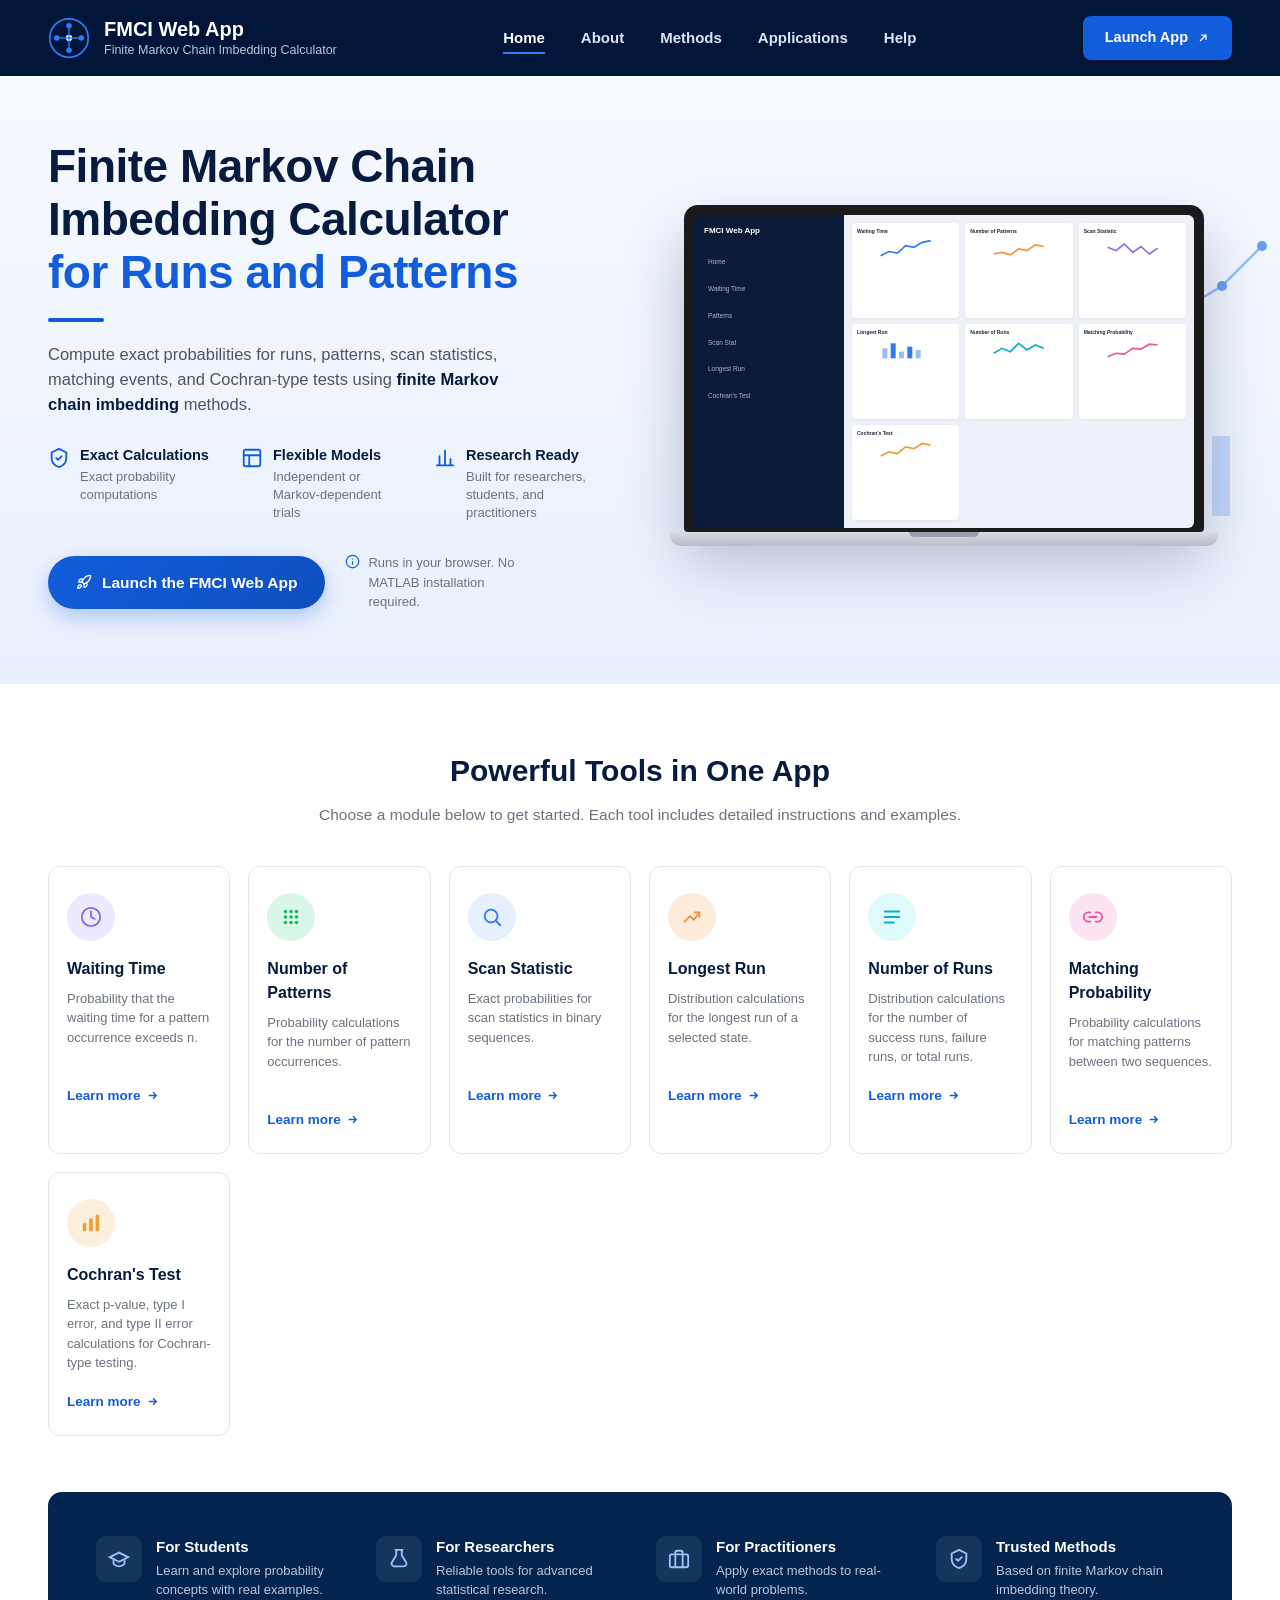
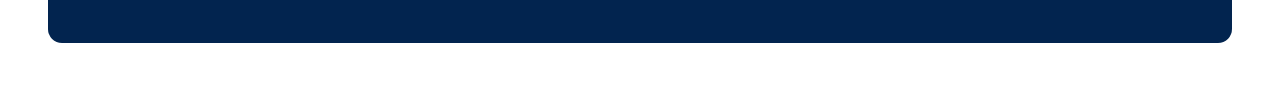
==== index.html @ c6c12b38 "Add files via upload" ====
<!DOCTYPE html>
<html lang="en">
<head>
<meta charset="UTF-8">
<meta name="viewport" content="width=device-width, initial-scale=1.0">
<title>FMCI Web App — Finite Markov Chain Imbedding Calculator</title>
<style>
  :root {
    --navy-900: #001538;
    --navy-800: #02244F;
    --navy-950: #000f28;
    --blue-600: #125DDC;
    --blue-700: #0F4FBE;
    --blue-500: #2F7BF6;
    --text-dark: #061B3E;
    --text-gray: #4B5563;
    --text-light-gray: #6B7280;
    --border-gray: #E5E7EB;
    --bg-hero-top: #F6F9FE;
    --bg-hero-bottom: #E9F0FD;
  }

  * { box-sizing: border-box; margin: 0; padding: 0; }

  body {
    font-family: -apple-system, BlinkMacSystemFont, "Segoe UI", Roboto, Helvetica, Arial, sans-serif;
    color: var(--text-dark);
    line-height: 1.5;
  }

  a { text-decoration: none; color: inherit; }
  ul { list-style: none; }

  /* ===== NAV ===== */
  .navbar {
    background: var(--navy-900);
    display: flex;
    align-items: center;
    justify-content: space-between;
    padding: 16px 48px;
    color: #fff;
  }
  .navbar .brand {
    display: flex;
    align-items: center;
    gap: 14px;
  }
  .brand-icon {
    width: 42px;
    height: 42px;
    flex-shrink: 0;
  }
  .brand-text h1 {
    font-size: 20px;
    font-weight: 700;
    line-height: 1.2;
  }
  .brand-text p {
    font-size: 12.5px;
    color: #B9C6E0;
    font-weight: 400;
  }
  .nav-links {
    display: flex;
    align-items: center;
    gap: 36px;
  }
  .nav-links a {
    font-size: 15px;
    font-weight: 600;
    color: #DCE4F5;
    padding-bottom: 6px;
    border-bottom: 2px solid transparent;
    transition: color 0.15s ease, border-color 0.15s ease;
  }
  .nav-links a:hover { color: #fff; }
  .nav-links a.active {
    color: #fff;
    border-bottom-color: var(--blue-500);
  }
  .btn-launch-nav {
    background: var(--blue-600);
    color: #fff;
    font-size: 14.5px;
    font-weight: 700;
    padding: 11px 22px;
    border-radius: 8px;
    display: inline-flex;
    align-items: center;
    gap: 8px;
    transition: background 0.15s ease, transform 0.1s ease;
    white-space: nowrap;
  }
  .btn-launch-nav:hover { background: var(--blue-700); }
  .btn-launch-nav:active { transform: scale(0.98); }

  /* ===== HERO ===== */
  .hero {
    background: linear-gradient(180deg, var(--bg-hero-top) 0%, var(--bg-hero-bottom) 100%);
    padding: 64px 48px 72px;
    display: flex;
    align-items: center;
    gap: 48px;
    position: relative;
    overflow: hidden;
  }
  .hero-left { flex: 1 1 480px; max-width: 560px; z-index: 2; }
  .hero-right {
    flex: 1 1 480px;
    position: relative;
    display: flex;
    justify-content: center;
    align-items: center;
    min-height: 380px;
  }
  .hero h2 {
    font-size: 46px;
    font-weight: 800;
    line-height: 1.15;
    letter-spacing: -0.5px;
  }
  .hero h2 .accent { color: var(--blue-600); display: block; }
  .hero-divider {
    width: 56px;
    height: 4px;
    background: var(--blue-600);
    border-radius: 2px;
    margin: 20px 0 20px;
  }
  .hero p.lead {
    font-size: 16.5px;
    color: var(--text-gray);
    max-width: 490px;
    margin-bottom: 28px;
  }
  .hero p.lead strong { color: var(--text-dark); font-weight: 700; }

  .features-row {
    display: flex;
    gap: 28px;
    margin-bottom: 32px;
    flex-wrap: wrap;
  }
  .feature-item {
    display: flex;
    align-items: flex-start;
    gap: 10px;
    max-width: 165px;
  }
  .feature-icon {
    width: 22px;
    height: 22px;
    flex-shrink: 0;
    color: var(--blue-600);
    margin-top: 2px;
  }
  .feature-item h4 {
    font-size: 14.5px;
    font-weight: 700;
    margin-bottom: 2px;
  }
  .feature-item p {
    font-size: 13px;
    color: var(--text-light-gray);
    line-height: 1.35;
  }

  .hero-cta-row {
    display: flex;
    align-items: center;
    gap: 20px;
    flex-wrap: wrap;
  }
  .btn-launch-hero {
    background: linear-gradient(135deg, var(--blue-600), var(--blue-700));
    color: #fff;
    font-size: 15.5px;
    font-weight: 700;
    padding: 15px 28px;
    border-radius: 999px;
    display: inline-flex;
    align-items: center;
    gap: 10px;
    box-shadow: 0 8px 20px rgba(18, 93, 220, 0.28);
    transition: transform 0.15s ease, box-shadow 0.15s ease;
  }
  .btn-launch-hero:hover {
    transform: translateY(-1px);
    box-shadow: 0 10px 24px rgba(18, 93, 220, 0.35);
  }
  .hero-note {
    display: flex;
    align-items: flex-start;
    gap: 8px;
    font-size: 13px;
    color: var(--text-light-gray);
    max-width: 190px;
  }
  .hero-note svg { flex-shrink: 0; color: var(--blue-600); margin-top: 1px; }

  /* laptop mockup */
  .laptop {
    position: relative;
    width: 100%;
    max-width: 520px;
    z-index: 2;
  }
  .laptop-screen {
    background: #1a1a1a;
    border-radius: 14px 14px 4px 4px;
    padding: 10px 10px 4px;
    box-shadow: 0 30px 60px rgba(10, 30, 70, 0.25);
  }
  .laptop-screen-inner {
    background: var(--navy-950);
    border-radius: 6px;
    overflow: hidden;
    aspect-ratio: 16/10;
    display: flex;
  }
  .laptop-base {
    height: 14px;
    background: linear-gradient(180deg, #d8dce3, #b7bcc6);
    border-radius: 0 0 10px 10px;
    margin: 0 -14px;
    position: relative;
  }
  .laptop-base::after {
    content: "";
    position: absolute;
    left: 50%; top: 0;
    transform: translateX(-50%);
    width: 70px; height: 5px;
    background: #9aa0ac;
    border-radius: 0 0 6px 6px;
  }

  .app-sidebar {
    width: 30%;
    background: #0a1a38;
    padding: 10px 8px;
    display: flex;
    flex-direction: column;
    gap: 7px;
  }
  .app-sidebar .app-title { color: #fff; font-size: 8px; font-weight: 700; margin-bottom: 8px; padding-left: 2px; }
  .app-sidebar .item {
    font-size: 6.5px;
    color: #A9B7D6;
    padding: 5px 6px;
    border-radius: 4px;
  }
  .app-main {
    flex: 1;
    background: #eef1f7;
    padding: 8px;
    display: grid;
    grid-template-columns: 1fr 1fr 1fr;
    gap: 6px;
  }
  .mini-card {
    background: #fff;
    border-radius: 4px;
    padding: 5px;
    box-shadow: 0 1px 3px rgba(0,0,0,0.06);
  }
  .mini-card .label { font-size: 5px; font-weight: 700; color: #223; margin-bottom: 3px; }
  .mini-card svg { width: 100%; height: 20px; display: block; }
  .mini-card.wide { grid-column: span 1; }

  .hero-deco {
    position: absolute;
    right: -40px;
    top: 40px;
    z-index: 1;
    opacity: 0.9;
  }

  /* ===== TOOLS SECTION ===== */
  .tools-section {
    padding: 64px 48px 56px;
    text-align: center;
    background: #fff;
  }
  .tools-section h3 {
    font-size: 30px;
    font-weight: 800;
    color: var(--text-dark);
    margin-bottom: 10px;
  }
  .tools-section > p {
    font-size: 15.5px;
    color: var(--text-light-gray);
    margin-bottom: 40px;
  }
  .tools-grid {
    display: grid;
    grid-template-columns: repeat(auto-fit, minmax(170px, 1fr));
    gap: 18px;
    max-width: 1320px;
    margin: 0 auto;
  }
  .tool-card {
    border: 1px solid var(--border-gray);
    border-radius: 12px;
    padding: 26px 18px 22px;
    text-align: left;
    transition: box-shadow 0.15s ease, transform 0.15s ease, border-color 0.15s ease;
  }
  .tool-card:hover {
    box-shadow: 0 12px 24px rgba(10, 30, 70, 0.08);
    transform: translateY(-2px);
    border-color: #D6E0F5;
  }
  .tool-icon {
    width: 48px;
    height: 48px;
    border-radius: 50%;
    display: flex;
    align-items: center;
    justify-content: center;
    margin-bottom: 16px;
  }
  .tool-icon svg { width: 22px; height: 22px; }
  .tool-card h4 {
    font-size: 16px;
    font-weight: 700;
    margin-bottom: 8px;
  }
  .tool-card p {
    font-size: 13px;
    color: var(--text-light-gray);
    line-height: 1.5;
    margin-bottom: 16px;
    min-height: 78px;
  }
  .tool-card .learn-more {
    font-size: 13.5px;
    font-weight: 700;
    color: var(--blue-600);
    display: inline-flex;
    align-items: center;
    gap: 5px;
  }
  .tool-card .learn-more svg { width: 13px; height: 13px; transition: transform 0.15s ease; }
  .tool-card:hover .learn-more svg { transform: translateX(3px); }

  .icon-purple { background: #EDE9FE; color: #7C6FEB; }
  .icon-green  { background: #D9F7E8; color: #18BB5B; }
  .icon-blue   { background: #E6EFFE; color: #2F7BF6; }
  .icon-orange { background: #FDEBDC; color: #F4923B; }
  .icon-teal   { background: #DEFAFB; color: #0EAFC6; }
  .icon-pink   { background: #FCE4F3; color: #E8579E; }
  .icon-amber  { background: #FDEFDD; color: #E8A23B; }

  /* ===== TRUST BAR ===== */
  .trust-bar {
    background: var(--navy-800);
    padding: 44px 48px;
    display: grid;
    grid-template-columns: repeat(auto-fit, minmax(240px, 1fr));
    gap: 32px;
    max-width: 1320px;
    margin: 0 auto;
    border-radius: 14px;
  }
  .trust-wrap { padding: 0 48px 56px; background: #fff; }
  .trust-item {
    display: flex;
    align-items: flex-start;
    gap: 14px;
  }
  .trust-icon {
    width: 46px;
    height: 46px;
    border-radius: 10px;
    background: rgba(255,255,255,0.08);
    display: flex;
    align-items: center;
    justify-content: center;
    flex-shrink: 0;
    color: #9FC0FA;
  }
  .trust-item h5 {
    color: #fff;
    font-size: 15px;
    font-weight: 700;
    margin-bottom: 4px;
  }
  .trust-item p {
    color: #B9C6E0;
    font-size: 13px;
    line-height: 1.4;
  }

  @media (max-width: 900px) {
    .navbar { flex-wrap: wrap; gap: 16px; padding: 16px 24px; }
    .nav-links { order: 3; width: 100%; justify-content: space-between; }
    .hero { flex-direction: column; padding: 40px 24px; }
    .hero h2 { font-size: 34px; }
    .tools-section, .trust-wrap { padding-left: 24px; padding-right: 24px; }
  }
</style>
</head>
<body>

  <!-- ===== NAVBAR ===== -->
  <nav class="navbar">
    <div class="brand">
      <svg class="brand-icon" viewBox="0 0 48 48" fill="none">
        <circle cx="24" cy="24" r="22" stroke="#2F7BF6" stroke-width="2"/>
        <circle cx="24" cy="10" r="3.2" fill="#2F7BF6"/>
        <circle cx="38" cy="24" r="3.2" fill="#2F7BF6"/>
        <circle cx="24" cy="38" r="3.2" fill="#2F7BF6"/>
        <circle cx="10" cy="24" r="3.2" fill="#2F7BF6"/>
        <circle cx="24" cy="24" r="3.6" fill="#fff"/>
        <line x1="24" y1="10" x2="24" y2="24" stroke="#2F7BF6" stroke-width="1.6"/>
        <line x1="38" y1="24" x2="24" y2="24" stroke="#2F7BF6" stroke-width="1.6"/>
        <line x1="24" y1="38" x2="24" y2="24" stroke="#2F7BF6" stroke-width="1.6"/>
        <line x1="10" y1="24" x2="24" y2="24" stroke="#2F7BF6" stroke-width="1.6"/>
      </svg>
      <div class="brand-text">
        <h1>FMCI Web App</h1>
        <p>Finite Markov Chain Imbedding Calculator</p>
      </div>
    </div>
    <ul class="nav-links">
      <li><a href="#" class="active">Home</a></li>
      <li><a href="#about">About</a></li>
      <li><a href="#methods">Methods</a></li>
      <li><a href="#applications">Applications</a></li>
      <li><a href="#help">Help</a></li>
    </ul>
    <a href="https://desktop-6ub17o1.taila08346.ts.net/webapps/home/session.html?app=WuWebAppDesignerWeb2" class="btn-launch-nav">
      Launch App
      <svg width="14" height="14" viewBox="0 0 24 24" fill="none" stroke="currentColor" stroke-width="2.4">
        <path d="M7 17L17 7M9 7h8v8"/>
      </svg>
    </a>
  </nav>

  <!-- ===== HERO ===== -->
  <section class="hero">
    <div class="hero-left">
      <h2>Finite Markov Chain Imbedding Calculator<span class="accent">for Runs and Patterns</span></h2>
      <div class="hero-divider"></div>
      <p class="lead">Compute exact probabilities for runs, patterns, scan statistics, matching events, and Cochran-type tests using <strong>finite Markov chain imbedding</strong> methods.</p>

      <div class="features-row">
        <div class="feature-item">
          <svg class="feature-icon" viewBox="0 0 24 24" fill="none" stroke="currentColor" stroke-width="2">
            <path d="M12 2L4 6v6c0 5 3.5 8.5 8 10 4.5-1.5 8-5 8-10V6l-8-4z"/>
            <path d="M9 12l2 2 4-4" stroke-linecap="round" stroke-linejoin="round"/>
          </svg>
          <div>
            <h4>Exact Calculations</h4>
            <p>Exact probability computations</p>
          </div>
        </div>
        <div class="feature-item">
          <svg class="feature-icon" viewBox="0 0 24 24" fill="none" stroke="currentColor" stroke-width="2">
            <rect x="3" y="3" width="18" height="18" rx="2"/>
            <path d="M3 9h18M9 21V9"/>
          </svg>
          <div>
            <h4>Flexible Models</h4>
            <p>Independent or Markov-dependent trials</p>
          </div>
        </div>
        <div class="feature-item">
          <svg class="feature-icon" viewBox="0 0 24 24" fill="none" stroke="currentColor" stroke-width="2">
            <path d="M3 20h18M6 20V10M12 20V4M18 20v-7" stroke-linecap="round"/>
          </svg>
          <div>
            <h4>Research Ready</h4>
            <p>Built for researchers, students, and practitioners</p>
          </div>
        </div>
      </div>

      <div class="hero-cta-row">
        <a href="https://desktop-6ub17o1.taila08346.ts.net/webapps/home/session.html?app=WuWebAppDesignerWeb2" class="btn-launch-hero">
          <svg width="16" height="16" viewBox="0 0 24 24" fill="none" stroke="#fff" stroke-width="2" stroke-linecap="round" stroke-linejoin="round">
            <path d="M4.5 16.5c-1.5 1.26-2 5-2 5s3.74-.5 5-2c.71-.84.7-2.13-.09-2.91a2.18 2.18 0 0 0-2.91-.09z"/>
            <path d="M12 15l-3-3a22 22 0 0 1 2-3.95A12.88 12.88 0 0 1 22 2c0 2.72-.78 7.5-6 11a22.35 22.35 0 0 1-4 2z"/>
            <path d="M9 12H4s.55-3.03 2-4c1.62-1.08 5 0 5 0"/>
            <path d="M12 15v5s3.03-.55 4-2c1.08-1.62 0-5 0-5"/>
          </svg>
          Launch the FMCI Web App
        </a>
        <div class="hero-note">
          <svg width="15" height="15" viewBox="0 0 24 24" fill="none" stroke="currentColor" stroke-width="2">
            <circle cx="12" cy="12" r="10"/>
            <path d="M12 16v-4M12 8h.01" stroke-linecap="round"/>
          </svg>
          Runs in your browser. No MATLAB installation required.
        </div>
      </div>
    </div>

    <div class="hero-right">
      <div class="laptop">
        <div class="laptop-screen">
          <div class="laptop-screen-inner">
            <div class="app-sidebar">
              <div class="app-title">FMCI Web App</div>
              <div class="item">Home</div>
              <div class="item">Waiting Time</div>
              <div class="item">Patterns</div>
              <div class="item">Scan Stat</div>
              <div class="item">Longest Run</div>
              <div class="item">Cochran's Test</div>
            </div>
            <div class="app-main">
              <div class="mini-card"><div class="label">Waiting Time</div>
                <svg viewBox="0 0 60 24"><polyline points="0,20 10,15 20,17 30,8 40,10 50,4 60,2" fill="none" stroke="#2F7BF6" stroke-width="2"/></svg>
              </div>
              <div class="mini-card"><div class="label">Number of Patterns</div>
                <svg viewBox="0 0 60 24"><polyline points="0,18 10,16 20,19 30,12 40,14 50,7 60,9" fill="none" stroke="#F4923B" stroke-width="2"/></svg>
              </div>
              <div class="mini-card"><div class="label">Scan Statistic</div>
                <svg viewBox="0 0 60 24"><polyline points="0,10 10,14 20,6 30,16 40,9 50,18 60,11" fill="none" stroke="#7C6FEB" stroke-width="2"/></svg>
              </div>
              <div class="mini-card"><div class="label">Longest Run</div>
                <svg viewBox="0 0 60 24"><rect x="2" y="10" width="6" height="12" fill="#9DBBF6"/><rect x="12" y="4" width="6" height="18" fill="#2F7BF6"/><rect x="22" y="14" width="6" height="8" fill="#9DBBF6"/><rect x="32" y="8" width="6" height="14" fill="#2F7BF6"/><rect x="42" y="12" width="6" height="10" fill="#9DBBF6"/></svg>
              </div>
              <div class="mini-card"><div class="label">Number of Runs</div>
                <svg viewBox="0 0 60 24"><polyline points="0,16 10,10 20,14 30,4 40,12 50,6 60,10" fill="none" stroke="#0EAFC6" stroke-width="2"/></svg>
              </div>
              <div class="mini-card"><div class="label">Matching Probability</div>
                <svg viewBox="0 0 60 24"><polyline points="0,20 10,16 20,17 30,10 40,11 50,5 60,6" fill="none" stroke="#E8579E" stroke-width="2"/></svg>
              </div>
              <div class="mini-card"><div class="label">Cochran's Test</div>
                <svg viewBox="0 0 60 24"><polyline points="0,18 10,13 20,15 30,7 40,9 50,3 60,5" fill="none" stroke="#E8A23B" stroke-width="2"/></svg>
              </div>
            </div>
          </div>
        </div>
        <div class="laptop-base"></div>
      </div>

      <svg class="hero-deco" width="260" height="300" viewBox="0 0 260 300" fill="none">
        <polyline points="10,180 60,140 110,160 160,90 210,60 250,20" stroke="#8FB3F5" stroke-width="2.5" fill="none"/>
        <circle cx="10" cy="180" r="5" fill="#5C93F0"/>
        <circle cx="60" cy="140" r="5" fill="#5C93F0"/>
        <circle cx="110" cy="160" r="5" fill="#5C93F0"/>
        <circle cx="160" cy="90" r="5" fill="#5C93F0"/>
        <circle cx="210" cy="60" r="5" fill="#5C93F0"/>
        <circle cx="250" cy="20" r="5" fill="#5C93F0"/>
        <rect x="20" y="220" width="18" height="70" fill="#BFD5FA"/>
        <rect x="50" y="190" width="18" height="100" fill="#9DBEF7"/>
        <rect x="80" y="240" width="18" height="50" fill="#BFD5FA"/>
        <rect x="110" y="200" width="18" height="90" fill="#9DBEF7"/>
        <rect x="140" y="230" width="18" height="60" fill="#BFD5FA"/>
        <rect x="170" y="170" width="18" height="120" fill="#7CA6F4"/>
        <rect x="200" y="210" width="18" height="80" fill="#BFD5FA"/>
      </svg>
    </div>
  </section>

  <!-- ===== TOOLS SECTION ===== -->
  <section class="tools-section" id="methods">
    <h3>Powerful Tools in One App</h3>
    <p>Choose a module below to get started. Each tool includes detailed instructions and examples.</p>

    <div class="tools-grid">

      <div class="tool-card">
        <div class="tool-icon icon-purple">
          <svg viewBox="0 0 24 24" fill="none" stroke="currentColor" stroke-width="2"><circle cx="12" cy="12" r="10"/><path d="M12 6v6l4 2" stroke-linecap="round"/></svg>
        </div>
        <h4>Waiting Time</h4>
        <p>Probability that the waiting time for a pattern occurrence exceeds n.</p>
        <a href="https://comehome1981.github.io/fmci-website/modules/waiting-time.html" class="learn-more">Learn more <svg viewBox="0 0 24 24" fill="none" stroke="currentColor" stroke-width="2.5"><path d="M5 12h14M13 6l6 6-6 6"/></svg></a>
      </div>

      <div class="tool-card">
        <div class="tool-icon icon-green">
          <svg viewBox="0 0 24 24" fill="currentColor"><circle cx="6" cy="6" r="2"/><circle cx="12" cy="6" r="2"/><circle cx="18" cy="6" r="2"/><circle cx="6" cy="12" r="2"/><circle cx="12" cy="12" r="2"/><circle cx="18" cy="12" r="2"/><circle cx="6" cy="18" r="2"/><circle cx="12" cy="18" r="2"/><circle cx="18" cy="18" r="2"/></svg>
        </div>
        <h4>Number of Patterns</h4>
        <p>Probability calculations for the number of pattern occurrences.</p>
        <a href="https://comehome1981.github.io/fmci-website/modules/number-of-patterns.html" class="learn-more">Learn more <svg viewBox="0 0 24 24" fill="none" stroke="currentColor" stroke-width="2.5"><path d="M5 12h14M13 6l6 6-6 6"/></svg></a>
      </div>

      <div class="tool-card">
        <div class="tool-icon icon-blue">
          <svg viewBox="0 0 24 24" fill="none" stroke="currentColor" stroke-width="2"><circle cx="11" cy="11" r="7"/><path d="M21 21l-4.35-4.35" stroke-linecap="round"/></svg>
        </div>
        <h4>Scan Statistic</h4>
        <p>Exact probabilities for scan statistics in binary sequences.</p>
        <a href="https://comehome1981.github.io/fmci-website/modules/scan-statistic.html" class="learn-more">Learn more <svg viewBox="0 0 24 24" fill="none" stroke="currentColor" stroke-width="2.5"><path d="M5 12h14M13 6l6 6-6 6"/></svg></a>
      </div>

      <div class="tool-card">
        <div class="tool-icon icon-orange">
          <svg viewBox="0 0 24 24" fill="none" stroke="currentColor" stroke-width="2"><path d="M4 17l6-6 4 4 6-8" stroke-linecap="round" stroke-linejoin="round"/><path d="M15 7h5v5" stroke-linecap="round" stroke-linejoin="round"/></svg>
        </div>
        <h4>Longest Run</h4>
        <p>Distribution calculations for the longest run of a selected state.</p>
        <a href="https://comehome1981.github.io/fmci-website/modules/longest-run.html" class="learn-more">Learn more <svg viewBox="0 0 24 24" fill="none" stroke="currentColor" stroke-width="2.5"><path d="M5 12h14M13 6l6 6-6 6"/></svg></a>
      </div>

      <div class="tool-card">
        <div class="tool-icon icon-teal">
          <svg viewBox="0 0 24 24" fill="none" stroke="currentColor" stroke-width="2" stroke-linecap="round"><path d="M4 6h16M4 12h16M4 18h10"/></svg>
        </div>
        <h4>Number of Runs</h4>
        <p>Distribution calculations for the number of success runs, failure runs, or total runs.</p>
        <a href="https://comehome1981.github.io/fmci-website/modules/number-of-runs.html" class="learn-more">Learn more <svg viewBox="0 0 24 24" fill="none" stroke="currentColor" stroke-width="2.5"><path d="M5 12h14M13 6l6 6-6 6"/></svg></a>
      </div>

      <div class="tool-card">
        <div class="tool-icon icon-pink">
          <svg viewBox="0 0 24 24" fill="none" stroke="currentColor" stroke-width="2" stroke-linecap="round"><path d="M9 17H7a5 5 0 0 1 0-10h2M15 7h2a5 5 0 0 1 0 10h-2M8 12h8"/></svg>
        </div>
        <h4>Matching Probability</h4>
        <p>Probability calculations for matching patterns between two sequences.</p>
        <a href="https://comehome1981.github.io/fmci-website/modules/matching-probability.html" class="learn-more">Learn more <svg viewBox="0 0 24 24" fill="none" stroke="currentColor" stroke-width="2.5"><path d="M5 12h14M13 6l6 6-6 6"/></svg></a>
      </div>

      <div class="tool-card">
        <div class="tool-icon icon-amber">
          <svg viewBox="0 0 24 24" fill="currentColor"><rect x="3" y="12" width="4" height="9" rx="1"/><rect x="10" y="7" width="4" height="14" rx="1"/><rect x="17" y="3" width="4" height="18" rx="1"/></svg>
        </div>
        <h4>Cochran's Test</h4>
        <p>Exact p-value, type I error, and type II error calculations for Cochran-type testing.</p>
        <a href="https://comehome1981.github.io/fmci-website/modules/cochran-test.html" class="learn-more">Learn more <svg viewBox="0 0 24 24" fill="none" stroke="currentColor" stroke-width="2.5"><path d="M5 12h14M13 6l6 6-6 6"/></svg></a>
      </div>

    </div>
  </section>

  <!-- ===== TRUST BAR ===== -->
  <div class="trust-wrap">
    <div class="trust-bar">
      <div class="trust-item">
        <div class="trust-icon">
          <svg width="22" height="22" viewBox="0 0 24 24" fill="none" stroke="currentColor" stroke-width="2"><path d="M22 10L12 5 2 10l10 5 10-5z"/><path d="M6 12v5c0 1 3 3 6 3s6-2 6-3v-5" /></svg>
        </div>
        <div>
          <h5>For Students</h5>
          <p>Learn and explore probability concepts with real examples.</p>
        </div>
      </div>
      <div class="trust-item">
        <div class="trust-icon">
          <svg width="22" height="22" viewBox="0 0 24 24" fill="none" stroke="currentColor" stroke-width="2"><path d="M9 2v6l-5 8a3 3 0 0 0 3 4h10a3 3 0 0 0 3-4l-5-8V2M8 2h8" stroke-linecap="round" stroke-linejoin="round"/></svg>
        </div>
        <div>
          <h5>For Researchers</h5>
          <p>Reliable tools for advanced statistical research.</p>
        </div>
      </div>
      <div class="trust-item">
        <div class="trust-icon">
          <svg width="22" height="22" viewBox="0 0 24 24" fill="none" stroke="currentColor" stroke-width="2"><rect x="2" y="7" width="20" height="14" rx="2"/><path d="M16 21V5a2 2 0 0 0-2-2h-4a2 2 0 0 0-2 2v16"/></svg>
        </div>
        <div>
          <h5>For Practitioners</h5>
          <p>Apply exact methods to real-world problems.</p>
        </div>
      </div>
      <div class="trust-item">
        <div class="trust-icon">
          <svg width="22" height="22" viewBox="0 0 24 24" fill="none" stroke="currentColor" stroke-width="2"><path d="M12 2L4 6v6c0 5 3.5 8.5 8 10 4.5-1.5 8-5 8-10V6l-8-4z"/><path d="M9 12l2 2 4-4" stroke-linecap="round" stroke-linejoin="round"/></svg>
        </div>
        <div>
          <h5>Trusted Methods</h5>
          <p>Based on finite Markov chain imbedding theory.</p>
        </div>
      </div>
    </div>
  </div>

</body>
</html>
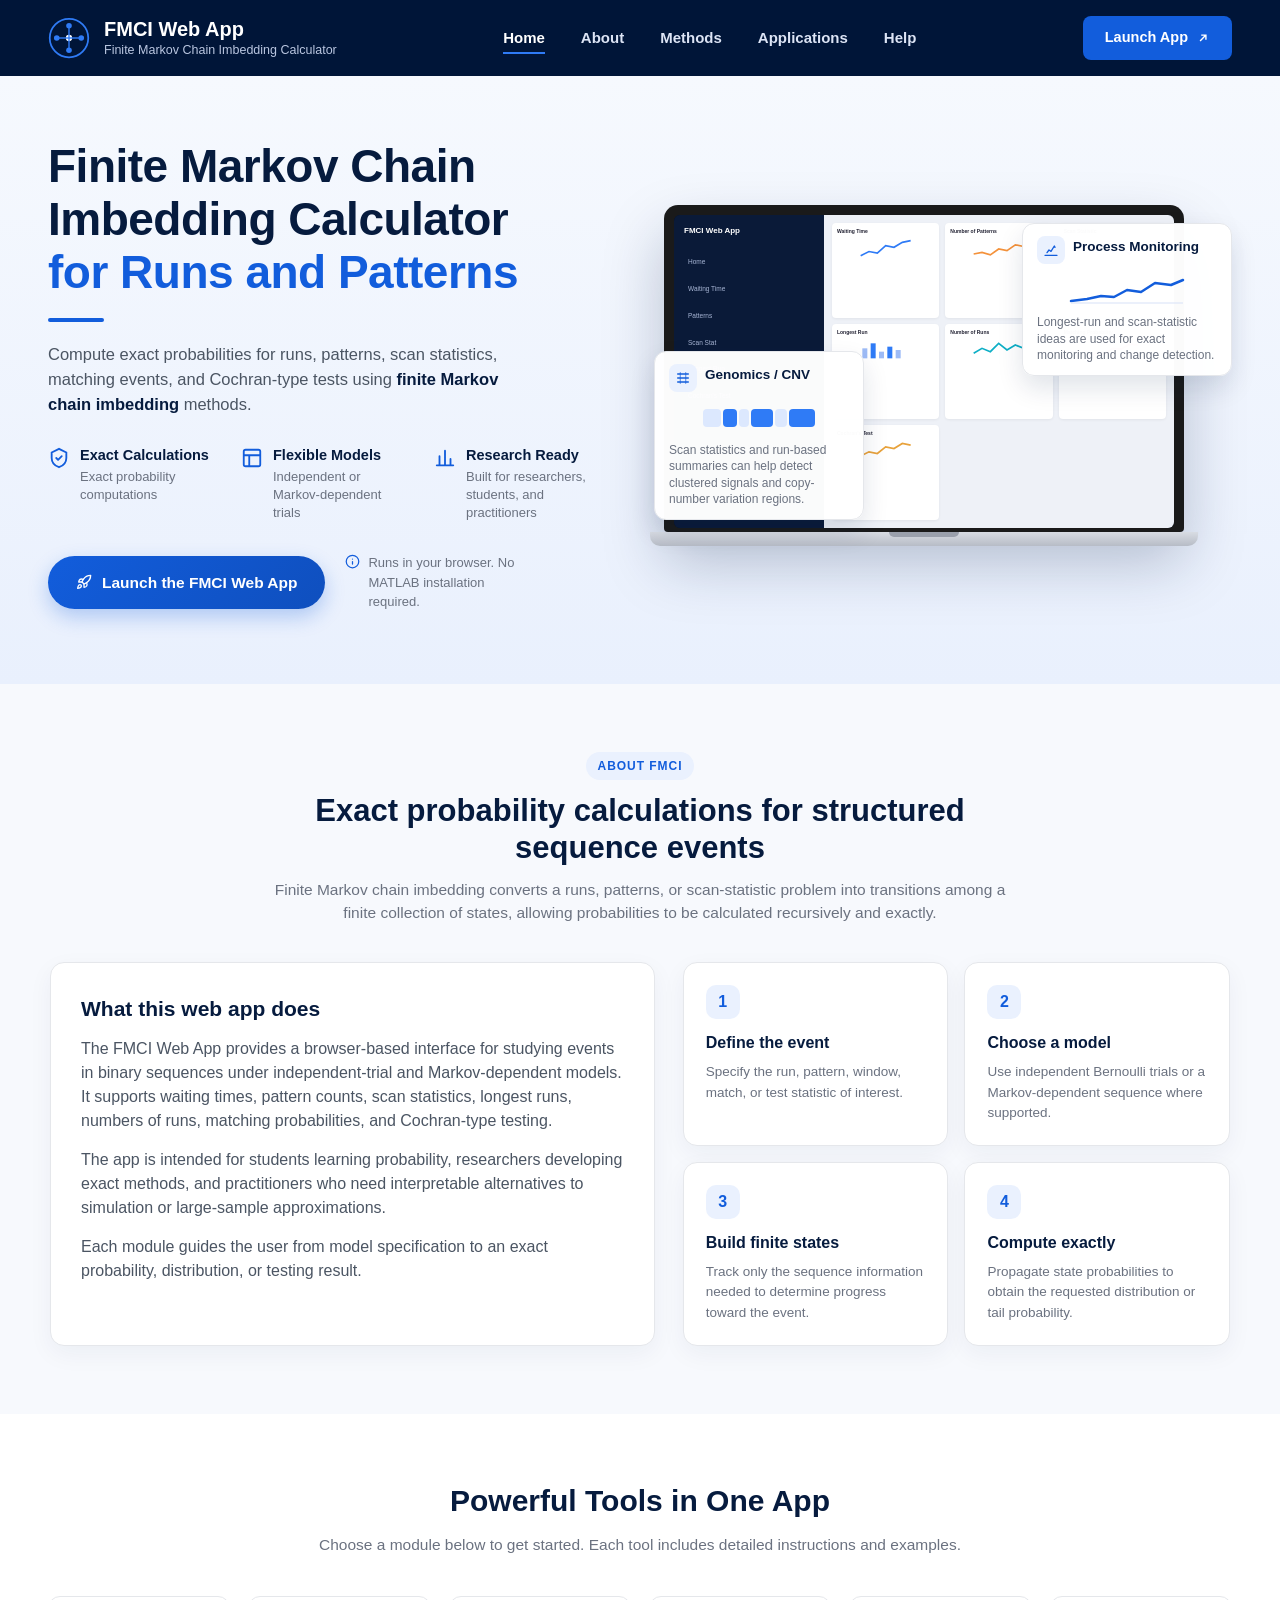
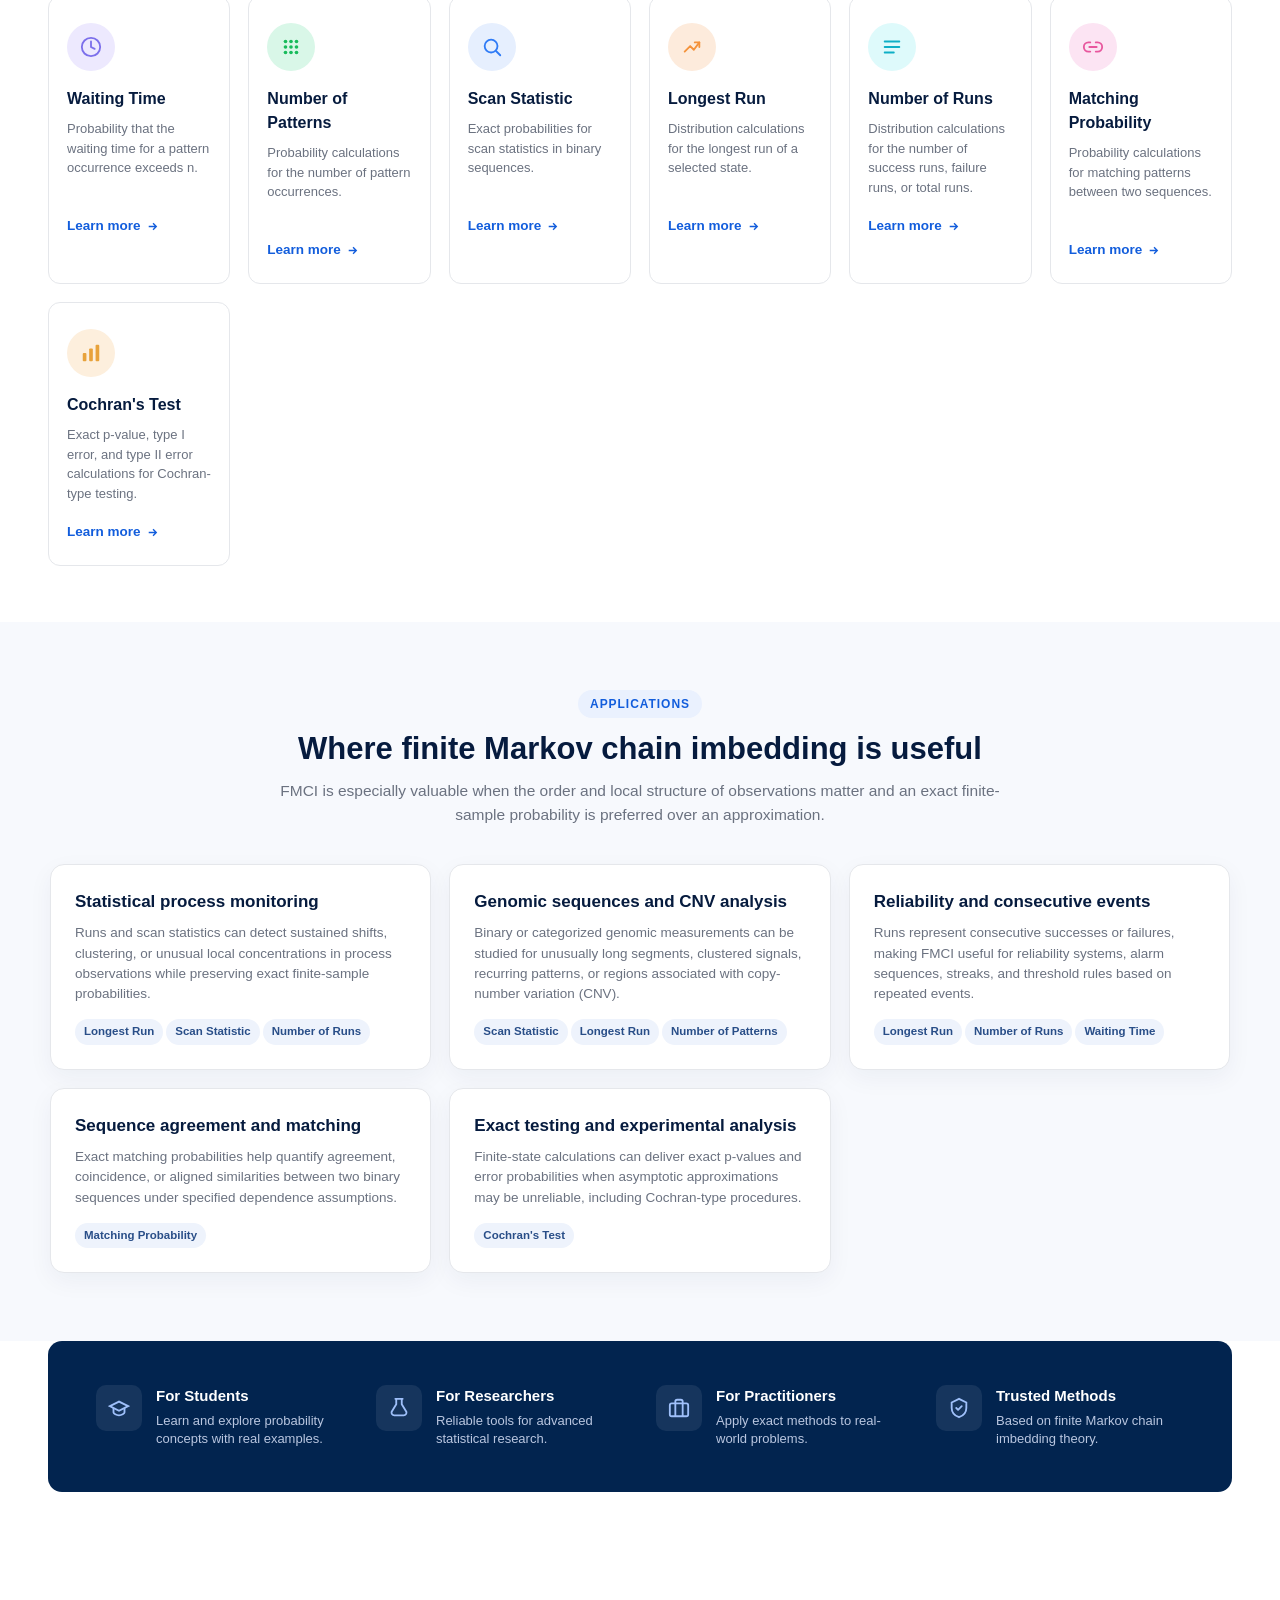
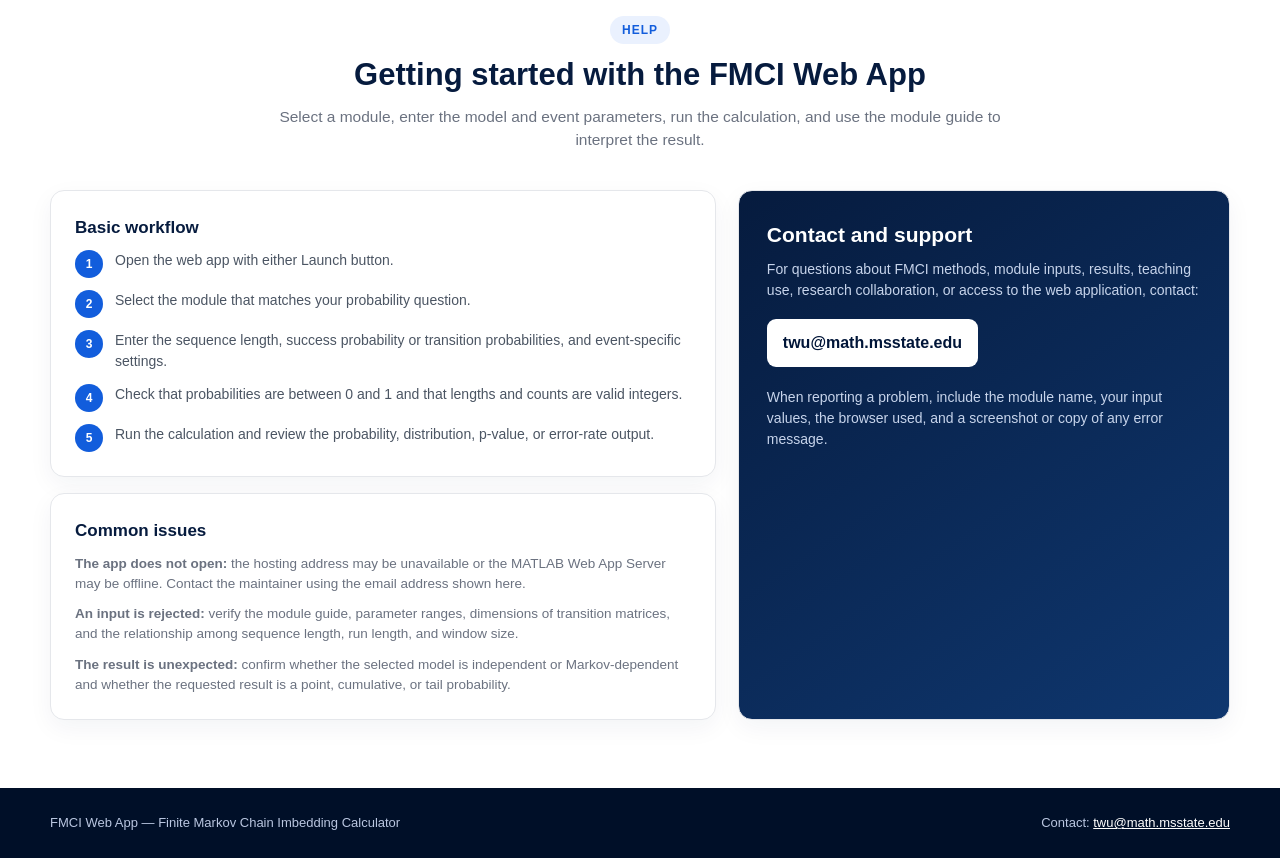
==== commit e77a4e4d: "Add files via upload" ====
--- a/index.html
+++ b/index.html
@@ -393,16 +393,164 @@
     line-height: 1.4;
   }
 
+
+  html { scroll-behavior: smooth; }
+
+  /* ===== CONTENT SECTIONS ===== */
+  .content-section { padding: 68px 48px; background: #fff; }
+  .content-section.alt { background: #F7F9FD; }
+  .section-inner { max-width: 1180px; margin: 0 auto; }
+  .section-heading { text-align: center; max-width: 760px; margin: 0 auto 38px; }
+  .section-kicker {
+    display: inline-block; color: var(--blue-600); background: #EAF1FE;
+    border-radius: 999px; padding: 5px 12px; font-size: 12px; font-weight: 800;
+    letter-spacing: .08em; text-transform: uppercase; margin-bottom: 12px;
+  }
+  .section-heading h3 { font-size: 31px; line-height: 1.2; margin-bottom: 12px; }
+  .section-heading p { color: var(--text-light-gray); font-size: 15.5px; }
+
+  .about-grid { display: grid; grid-template-columns: 1.05fr .95fr; gap: 28px; align-items: stretch; }
+  .about-panel, .info-card, .application-card, .help-card, .contact-card {
+    background: #fff; border: 1px solid var(--border-gray); border-radius: 14px;
+    box-shadow: 0 8px 24px rgba(10, 30, 70, .05);
+  }
+  .about-panel { padding: 30px; }
+  .about-panel h4 { font-size: 21px; margin-bottom: 12px; }
+  .about-panel p { color: var(--text-gray); margin-bottom: 15px; }
+  .about-panel p:last-child { margin-bottom: 0; }
+
+  .principles-grid { display: grid; grid-template-columns: 1fr 1fr; gap: 16px; }
+  .info-card { padding: 22px; }
+  .info-card h4 { font-size: 16px; margin-bottom: 7px; }
+  .info-card p { color: var(--text-light-gray); font-size: 13.5px; }
+  .number-badge {
+    width: 34px; height: 34px; border-radius: 10px; display: inline-flex;
+    align-items: center; justify-content: center; background: #EAF1FE;
+    color: var(--blue-600); font-weight: 800; margin-bottom: 12px;
+  }
+
+  .applications-grid { display: grid; grid-template-columns: repeat(3, 1fr); gap: 18px; }
+  .application-card { padding: 24px; }
+  .application-card h4 { font-size: 17px; margin-bottom: 9px; }
+  .application-card p { font-size: 13.5px; color: var(--text-light-gray); margin-bottom: 12px; }
+  .application-card .module-tag {
+    display: inline-block; background: #EEF3FC; color: #294E88; border-radius: 999px;
+    padding: 4px 9px; font-size: 11.5px; font-weight: 700; margin: 3px 3px 0 0;
+  }
+
+  .help-layout { display: grid; grid-template-columns: 1.15fr .85fr; gap: 22px; }
+  .help-stack { display: grid; gap: 16px; }
+  .help-card { padding: 24px; }
+  .help-card h4 { font-size: 17px; margin-bottom: 10px; }
+  .help-card p { color: var(--text-light-gray); font-size: 13.5px; }
+  .steps { counter-reset: help-step; display: grid; gap: 12px; }
+  .steps li {
+    counter-increment: help-step; display: grid; grid-template-columns: 30px 1fr;
+    gap: 10px; align-items: start; color: var(--text-gray); font-size: 14px;
+  }
+  .steps li::before {
+    content: counter(help-step); width: 28px; height: 28px; display: flex;
+    align-items: center; justify-content: center; border-radius: 50%;
+    background: var(--blue-600); color: #fff; font-weight: 800; font-size: 12px;
+  }
+
+  .contact-card { padding: 28px; background: linear-gradient(145deg, #061B3E, #0F376F); color: #fff; }
+  .contact-card h4 { font-size: 21px; margin-bottom: 9px; }
+  .contact-card p { color: #C7D4EB; font-size: 14px; margin-bottom: 18px; }
+  .contact-link {
+    display: inline-flex; align-items: center; gap: 9px; background: #fff;
+    color: var(--navy-900); font-weight: 800; padding: 12px 16px;
+    border-radius: 9px; overflow-wrap: anywhere;
+  }
+  .contact-link:hover { background: #EAF1FE; }
+
+  .site-footer { background: var(--navy-950); color: #B9C6E0; padding: 25px 48px; font-size: 13px; }
+  .footer-inner { max-width: 1180px; margin: 0 auto; display: flex; justify-content: space-between; gap: 18px; flex-wrap: wrap; }
+  .site-footer a { color: #fff; text-decoration: underline; }
+
+  /* Hero visual informed by FMCI application areas */
+  .hero { justify-content: space-between; }
+  .hero-left { flex: 1 1 480px; max-width: 560px; text-align: left; }
+  .hero-divider { margin-left: 0; margin-right: 0; }
+  .hero p.lead { max-width: 490px; margin-left: 0; margin-right: 0; }
+  .features-row, .hero-cta-row { justify-content: flex-start; }
+  .hero-visual-wrap {
+    position: relative;
+    width: 100%;
+    max-width: 560px;
+  }
+  .hero-callout {
+    position: absolute;
+    z-index: 4;
+    background: rgba(255,255,255,0.98);
+    border: 1px solid var(--border-gray);
+    border-radius: 12px;
+    padding: 12px 14px;
+    box-shadow: 0 12px 26px rgba(10, 30, 70, 0.12);
+    width: 210px;
+  }
+  .hero-callout.top-right { right: -8px; top: 18px; }
+  .hero-callout.bottom-left { left: -10px; bottom: 26px; }
+  .hero-callout h5 {
+    font-size: 13.5px;
+    font-weight: 800;
+    margin-bottom: 6px;
+    color: var(--text-dark);
+  }
+  .hero-callout p {
+    font-size: 12px;
+    line-height: 1.35;
+    color: var(--text-light-gray);
+    margin-top: 6px;
+  }
+  .callout-icon-row {
+    display: flex;
+    align-items: center;
+    gap: 8px;
+  }
+  .callout-icon {
+    width: 28px;
+    height: 28px;
+    border-radius: 8px;
+    display: inline-flex;
+    align-items: center;
+    justify-content: center;
+    background: #EAF1FE;
+    color: var(--blue-600);
+    flex-shrink: 0;
+  }
+  .callout-chart,
+  .callout-cnv {
+    width: 100%;
+    height: 36px;
+    display: block;
+    margin-top: 8px;
+  }
+
   @media (max-width: 900px) {
     .navbar { flex-wrap: wrap; gap: 16px; padding: 16px 24px; }
     .nav-links { order: 3; width: 100%; justify-content: space-between; }
     .hero { flex-direction: column; padding: 40px 24px; }
     .hero h2 { font-size: 34px; }
     .tools-section, .trust-wrap { padding-left: 24px; padding-right: 24px; }
+    .content-section { padding: 52px 24px; }
+    .about-grid, .help-layout { grid-template-columns: 1fr; }
+    .applications-grid { grid-template-columns: 1fr 1fr; }
+    .hero-right { min-height: 320px; }
+    .hero-callout { position: static; width: 100%; }
+    .hero-visual-wrap { display: grid; gap: 14px; }
+  }
+
+  @media (max-width: 620px) {
+    .nav-links { gap: 15px; overflow-x: auto; justify-content: flex-start; }
+    .applications-grid, .principles-grid { grid-template-columns: 1fr; }
+    .hero-callout { padding: 12px; }
+    .section-heading h3 { font-size: 26px; }
+    .site-footer { padding: 22px 24px; }
   }
 </style>
 </head>
-<body>
+<body id="top">
 
   <!-- ===== NAVBAR ===== -->
   <nav class="navbar">
@@ -425,7 +573,7 @@
       </div>
     </div>
     <ul class="nav-links">
-      <li><a href="#" class="active">Home</a></li>
+      <li><a href="#top" class="active">Home</a></li>
       <li><a href="#about">About</a></li>
       <li><a href="#methods">Methods</a></li>
       <li><a href="#applications">Applications</a></li>
@@ -497,64 +645,113 @@
         </div>
       </div>
     </div>
-
     <div class="hero-right">
-      <div class="laptop">
-        <div class="laptop-screen">
-          <div class="laptop-screen-inner">
-            <div class="app-sidebar">
-              <div class="app-title">FMCI Web App</div>
-              <div class="item">Home</div>
-              <div class="item">Waiting Time</div>
-              <div class="item">Patterns</div>
-              <div class="item">Scan Stat</div>
-              <div class="item">Longest Run</div>
-              <div class="item">Cochran's Test</div>
-            </div>
-            <div class="app-main">
-              <div class="mini-card"><div class="label">Waiting Time</div>
-                <svg viewBox="0 0 60 24"><polyline points="0,20 10,15 20,17 30,8 40,10 50,4 60,2" fill="none" stroke="#2F7BF6" stroke-width="2"/></svg>
+      <div class="hero-visual-wrap">
+        <div class="hero-callout top-right">
+          <div class="callout-icon-row">
+            <span class="callout-icon">
+              <svg width="16" height="16" viewBox="0 0 24 24" fill="none" stroke="currentColor" stroke-width="2">
+                <path d="M3 20h18M6 16l3-4 3 2 5-8 1 2" stroke-linecap="round" stroke-linejoin="round"/>
+              </svg>
+            </span>
+            <h5>Process Monitoring</h5>
+          </div>
+          <svg class="callout-chart" viewBox="0 0 120 36" fill="none">
+            <polyline points="4,29 20,27 34,24 47,25 60,18 74,20 88,11 104,13 116,8" stroke="#125DDC" stroke-width="2.5" fill="none" stroke-linecap="round" stroke-linejoin="round"/>
+            <line x1="4" y1="31" x2="116" y2="31" stroke="#D7E2F7" stroke-width="1.2"/>
+          </svg>
+          <p>Longest-run and scan-statistic ideas are used for exact monitoring and change detection.</p>
+        </div>
+
+        <div class="laptop">
+          <div class="laptop-screen">
+            <div class="laptop-screen-inner">
+              <div class="app-sidebar">
+                <div class="app-title">FMCI Web App</div>
+                <div class="item">Home</div>
+                <div class="item">Waiting Time</div>
+                <div class="item">Patterns</div>
+                <div class="item">Scan Stat</div>
+                <div class="item">Longest Run</div>
+                <div class="item">Cochran's Test</div>
               </div>
-              <div class="mini-card"><div class="label">Number of Patterns</div>
-                <svg viewBox="0 0 60 24"><polyline points="0,18 10,16 20,19 30,12 40,14 50,7 60,9" fill="none" stroke="#F4923B" stroke-width="2"/></svg>
-              </div>
-              <div class="mini-card"><div class="label">Scan Statistic</div>
-                <svg viewBox="0 0 60 24"><polyline points="0,10 10,14 20,6 30,16 40,9 50,18 60,11" fill="none" stroke="#7C6FEB" stroke-width="2"/></svg>
-              </div>
-              <div class="mini-card"><div class="label">Longest Run</div>
-                <svg viewBox="0 0 60 24"><rect x="2" y="10" width="6" height="12" fill="#9DBBF6"/><rect x="12" y="4" width="6" height="18" fill="#2F7BF6"/><rect x="22" y="14" width="6" height="8" fill="#9DBBF6"/><rect x="32" y="8" width="6" height="14" fill="#2F7BF6"/><rect x="42" y="12" width="6" height="10" fill="#9DBBF6"/></svg>
-              </div>
-              <div class="mini-card"><div class="label">Number of Runs</div>
-                <svg viewBox="0 0 60 24"><polyline points="0,16 10,10 20,14 30,4 40,12 50,6 60,10" fill="none" stroke="#0EAFC6" stroke-width="2"/></svg>
-              </div>
-              <div class="mini-card"><div class="label">Matching Probability</div>
-                <svg viewBox="0 0 60 24"><polyline points="0,20 10,16 20,17 30,10 40,11 50,5 60,6" fill="none" stroke="#E8579E" stroke-width="2"/></svg>
-              </div>
-              <div class="mini-card"><div class="label">Cochran's Test</div>
-                <svg viewBox="0 0 60 24"><polyline points="0,18 10,13 20,15 30,7 40,9 50,3 60,5" fill="none" stroke="#E8A23B" stroke-width="2"/></svg>
+              <div class="app-main">
+                <div class="mini-card"><div class="label">Waiting Time</div>
+                  <svg viewBox="0 0 60 24"><polyline points="0,20 10,15 20,17 30,8 40,10 50,4 60,2" fill="none" stroke="#2F7BF6" stroke-width="2"/></svg>
+                </div>
+                <div class="mini-card"><div class="label">Number of Patterns</div>
+                  <svg viewBox="0 0 60 24"><polyline points="0,18 10,16 20,19 30,12 40,14 50,7 60,9" fill="none" stroke="#F4923B" stroke-width="2"/></svg>
+                </div>
+                <div class="mini-card"><div class="label">Scan Statistic</div>
+                  <svg viewBox="0 0 60 24"><polyline points="0,10 10,14 20,6 30,16 40,9 50,18 60,11" fill="none" stroke="#7C6FEB" stroke-width="2"/></svg>
+                </div>
+                <div class="mini-card"><div class="label">Longest Run</div>
+                  <svg viewBox="0 0 60 24"><rect x="2" y="10" width="6" height="12" fill="#9DBBF6"/><rect x="12" y="4" width="6" height="18" fill="#2F7BF6"/><rect x="22" y="14" width="6" height="8" fill="#9DBBF6"/><rect x="32" y="8" width="6" height="14" fill="#2F7BF6"/><rect x="42" y="12" width="6" height="10" fill="#9DBBF6"/></svg>
+                </div>
+                <div class="mini-card"><div class="label">Number of Runs</div>
+                  <svg viewBox="0 0 60 24"><polyline points="0,16 10,10 20,14 30,4 40,12 50,6 60,10" fill="none" stroke="#0EAFC6" stroke-width="2"/></svg>
+                </div>
+                <div class="mini-card"><div class="label">Matching Probability</div>
+                  <svg viewBox="0 0 60 24"><polyline points="0,20 10,16 20,17 30,10 40,11 50,5 60,6" fill="none" stroke="#E8579E" stroke-width="2"/></svg>
+                </div>
+                <div class="mini-card"><div class="label">Cochran's Test</div>
+                  <svg viewBox="0 0 60 24"><polyline points="0,18 10,13 20,15 30,7 40,9 50,3 60,5" fill="none" stroke="#E8A23B" stroke-width="2"/></svg>
+                </div>
               </div>
             </div>
           </div>
-        </div>
-        <div class="laptop-base"></div>
-      </div>
-
-      <svg class="hero-deco" width="260" height="300" viewBox="0 0 260 300" fill="none">
-        <polyline points="10,180 60,140 110,160 160,90 210,60 250,20" stroke="#8FB3F5" stroke-width="2.5" fill="none"/>
-        <circle cx="10" cy="180" r="5" fill="#5C93F0"/>
-        <circle cx="60" cy="140" r="5" fill="#5C93F0"/>
-        <circle cx="110" cy="160" r="5" fill="#5C93F0"/>
-        <circle cx="160" cy="90" r="5" fill="#5C93F0"/>
-        <circle cx="210" cy="60" r="5" fill="#5C93F0"/>
-        <circle cx="250" cy="20" r="5" fill="#5C93F0"/>
-        <rect x="20" y="220" width="18" height="70" fill="#BFD5FA"/>
-        <rect x="50" y="190" width="18" height="100" fill="#9DBEF7"/>
-        <rect x="80" y="240" width="18" height="50" fill="#BFD5FA"/>
-        <rect x="110" y="200" width="18" height="90" fill="#9DBEF7"/>
-        <rect x="140" y="230" width="18" height="60" fill="#BFD5FA"/>
-        <rect x="170" y="170" width="18" height="120" fill="#7CA6F4"/>
-        <rect x="200" y="210" width="18" height="80" fill="#BFD5FA"/>
-      </svg>
+          <div class="laptop-base"></div>
+        </div>
+
+        <div class="hero-callout bottom-left">
+          <div class="callout-icon-row">
+            <span class="callout-icon">
+              <svg width="16" height="16" viewBox="0 0 24 24" fill="none" stroke="currentColor" stroke-width="2">
+                <path d="M4 6h16M4 12h16M4 18h16" stroke-linecap="round"/>
+                <path d="M8 4v16M16 4v16" stroke-linecap="round" opacity=".55"/>
+              </svg>
+            </span>
+            <h5>Genomics / CNV</h5>
+          </div>
+          <svg class="callout-cnv" viewBox="0 0 120 36" fill="none">
+            <rect x="4" y="9" width="18" height="18" rx="4" fill="#DCE8FE"/>
+            <rect x="24" y="9" width="14" height="18" rx="4" fill="#2F7BF6"/>
+            <rect x="40" y="9" width="10" height="18" rx="4" fill="#DCE8FE"/>
+            <rect x="52" y="9" width="22" height="18" rx="4" fill="#2F7BF6"/>
+            <rect x="76" y="9" width="12" height="18" rx="4" fill="#DCE8FE"/>
+            <rect x="90" y="9" width="26" height="18" rx="4" fill="#2F7BF6"/>
+          </svg>
+          <p>Scan statistics and run-based summaries can help detect clustered signals and copy-number variation regions.</p>
+        </div>
+      </div>
+    </div>
+  </section>
+
+
+  <!-- ===== ABOUT ===== -->
+  <section class="content-section alt" id="about">
+    <div class="section-inner">
+      <div class="section-heading">
+        <span class="section-kicker">About FMCI</span>
+        <h3>Exact probability calculations for structured sequence events</h3>
+        <p>Finite Markov chain imbedding converts a runs, patterns, or scan-statistic problem into transitions among a finite collection of states, allowing probabilities to be calculated recursively and exactly.</p>
+      </div>
+
+      <div class="about-grid">
+        <div class="about-panel">
+          <h4>What this web app does</h4>
+          <p>The FMCI Web App provides a browser-based interface for studying events in binary sequences under independent-trial and Markov-dependent models. It supports waiting times, pattern counts, scan statistics, longest runs, numbers of runs, matching probabilities, and Cochran-type testing.</p>
+          <p>The app is intended for students learning probability, researchers developing exact methods, and practitioners who need interpretable alternatives to simulation or large-sample approximations.</p>
+          <p>Each module guides the user from model specification to an exact probability, distribution, or testing result.</p>
+        </div>
+
+        <div class="principles-grid">
+          <div class="info-card"><span class="number-badge">1</span><h4>Define the event</h4><p>Specify the run, pattern, window, match, or test statistic of interest.</p></div>
+          <div class="info-card"><span class="number-badge">2</span><h4>Choose a model</h4><p>Use independent Bernoulli trials or a Markov-dependent sequence where supported.</p></div>
+          <div class="info-card"><span class="number-badge">3</span><h4>Build finite states</h4><p>Track only the sequence information needed to determine progress toward the event.</p></div>
+          <div class="info-card"><span class="number-badge">4</span><h4>Compute exactly</h4><p>Propagate state probabilities to obtain the requested distribution or tail probability.</p></div>
+        </div>
+      </div>
     </div>
   </section>
 
@@ -628,6 +825,50 @@
         <a href="https://comehome1981.github.io/fmci-website/modules/cochran-test.html" class="learn-more">Learn more <svg viewBox="0 0 24 24" fill="none" stroke="currentColor" stroke-width="2.5"><path d="M5 12h14M13 6l6 6-6 6"/></svg></a>
       </div>
 
+    </div>
+  </section>
+
+
+  <!-- ===== APPLICATIONS ===== -->
+  <section class="content-section alt" id="applications">
+    <div class="section-inner">
+      <div class="section-heading">
+        <span class="section-kicker">Applications</span>
+        <h3>Where finite Markov chain imbedding is useful</h3>
+        <p>FMCI is especially valuable when the order and local structure of observations matter and an exact finite-sample probability is preferred over an approximation.</p>
+      </div>
+
+      <div class="applications-grid">
+        <article class="application-card">
+          <h4>Statistical process monitoring</h4>
+          <p>Runs and scan statistics can detect sustained shifts, clustering, or unusual local concentrations in process observations while preserving exact finite-sample probabilities.</p>
+          <span class="module-tag">Longest Run</span><span class="module-tag">Scan Statistic</span><span class="module-tag">Number of Runs</span>
+        </article>
+
+        <article class="application-card">
+          <h4>Genomic sequences and CNV analysis</h4>
+          <p>Binary or categorized genomic measurements can be studied for unusually long segments, clustered signals, recurring patterns, or regions associated with copy-number variation (CNV).</p>
+          <span class="module-tag">Scan Statistic</span><span class="module-tag">Longest Run</span><span class="module-tag">Number of Patterns</span>
+        </article>
+
+        <article class="application-card">
+          <h4>Reliability and consecutive events</h4>
+          <p>Runs represent consecutive successes or failures, making FMCI useful for reliability systems, alarm sequences, streaks, and threshold rules based on repeated events.</p>
+          <span class="module-tag">Longest Run</span><span class="module-tag">Number of Runs</span><span class="module-tag">Waiting Time</span>
+        </article>
+
+        <article class="application-card">
+          <h4>Sequence agreement and matching</h4>
+          <p>Exact matching probabilities help quantify agreement, coincidence, or aligned similarities between two binary sequences under specified dependence assumptions.</p>
+          <span class="module-tag">Matching Probability</span>
+        </article>
+
+        <article class="application-card">
+          <h4>Exact testing and experimental analysis</h4>
+          <p>Finite-state calculations can deliver exact p-values and error probabilities when asymptotic approximations may be unreliable, including Cochran-type procedures.</p>
+          <span class="module-tag">Cochran's Test</span>
+        </article>
+      </div>
     </div>
   </section>
 
@@ -673,5 +914,52 @@
     </div>
   </div>
 
+
+  <!-- ===== HELP ===== -->
+  <section class="content-section" id="help">
+    <div class="section-inner">
+      <div class="section-heading">
+        <span class="section-kicker">Help</span>
+        <h3>Getting started with the FMCI Web App</h3>
+        <p>Select a module, enter the model and event parameters, run the calculation, and use the module guide to interpret the result.</p>
+      </div>
+
+      <div class="help-layout">
+        <div class="help-stack">
+          <div class="help-card">
+            <h4>Basic workflow</h4>
+            <ol class="steps">
+              <li><span>Open the web app with either Launch button.</span></li>
+              <li><span>Select the module that matches your probability question.</span></li>
+              <li><span>Enter the sequence length, success probability or transition probabilities, and event-specific settings.</span></li>
+              <li><span>Check that probabilities are between 0 and 1 and that lengths and counts are valid integers.</span></li>
+              <li><span>Run the calculation and review the probability, distribution, p-value, or error-rate output.</span></li>
+            </ol>
+          </div>
+          <div class="help-card">
+            <h4>Common issues</h4>
+            <p><strong>The app does not open:</strong> the hosting address may be unavailable or the MATLAB Web App Server may be offline. Contact the maintainer using the email address shown here.</p>
+            <p style="margin-top:10px;"><strong>An input is rejected:</strong> verify the module guide, parameter ranges, dimensions of transition matrices, and the relationship among sequence length, run length, and window size.</p>
+            <p style="margin-top:10px;"><strong>The result is unexpected:</strong> confirm whether the selected model is independent or Markov-dependent and whether the requested result is a point, cumulative, or tail probability.</p>
+          </div>
+        </div>
+
+        <aside class="contact-card">
+          <h4>Contact and support</h4>
+          <p>For questions about FMCI methods, module inputs, results, teaching use, research collaboration, or access to the web application, contact:</p>
+          <a class="contact-link" href="mailto:twu@math.msstate.edu">twu@math.msstate.edu</a>
+          <p style="margin-top:20px; margin-bottom:0;">When reporting a problem, include the module name, your input values, the browser used, and a screenshot or copy of any error message.</p>
+        </aside>
+      </div>
+    </div>
+  </section>
+
+  <footer class="site-footer">
+    <div class="footer-inner">
+      <span>FMCI Web App — Finite Markov Chain Imbedding Calculator</span>
+      <span>Contact: <a href="mailto:twu@math.msstate.edu">twu@math.msstate.edu</a></span>
+    </div>
+  </footer>
+
 </body>
 </html>
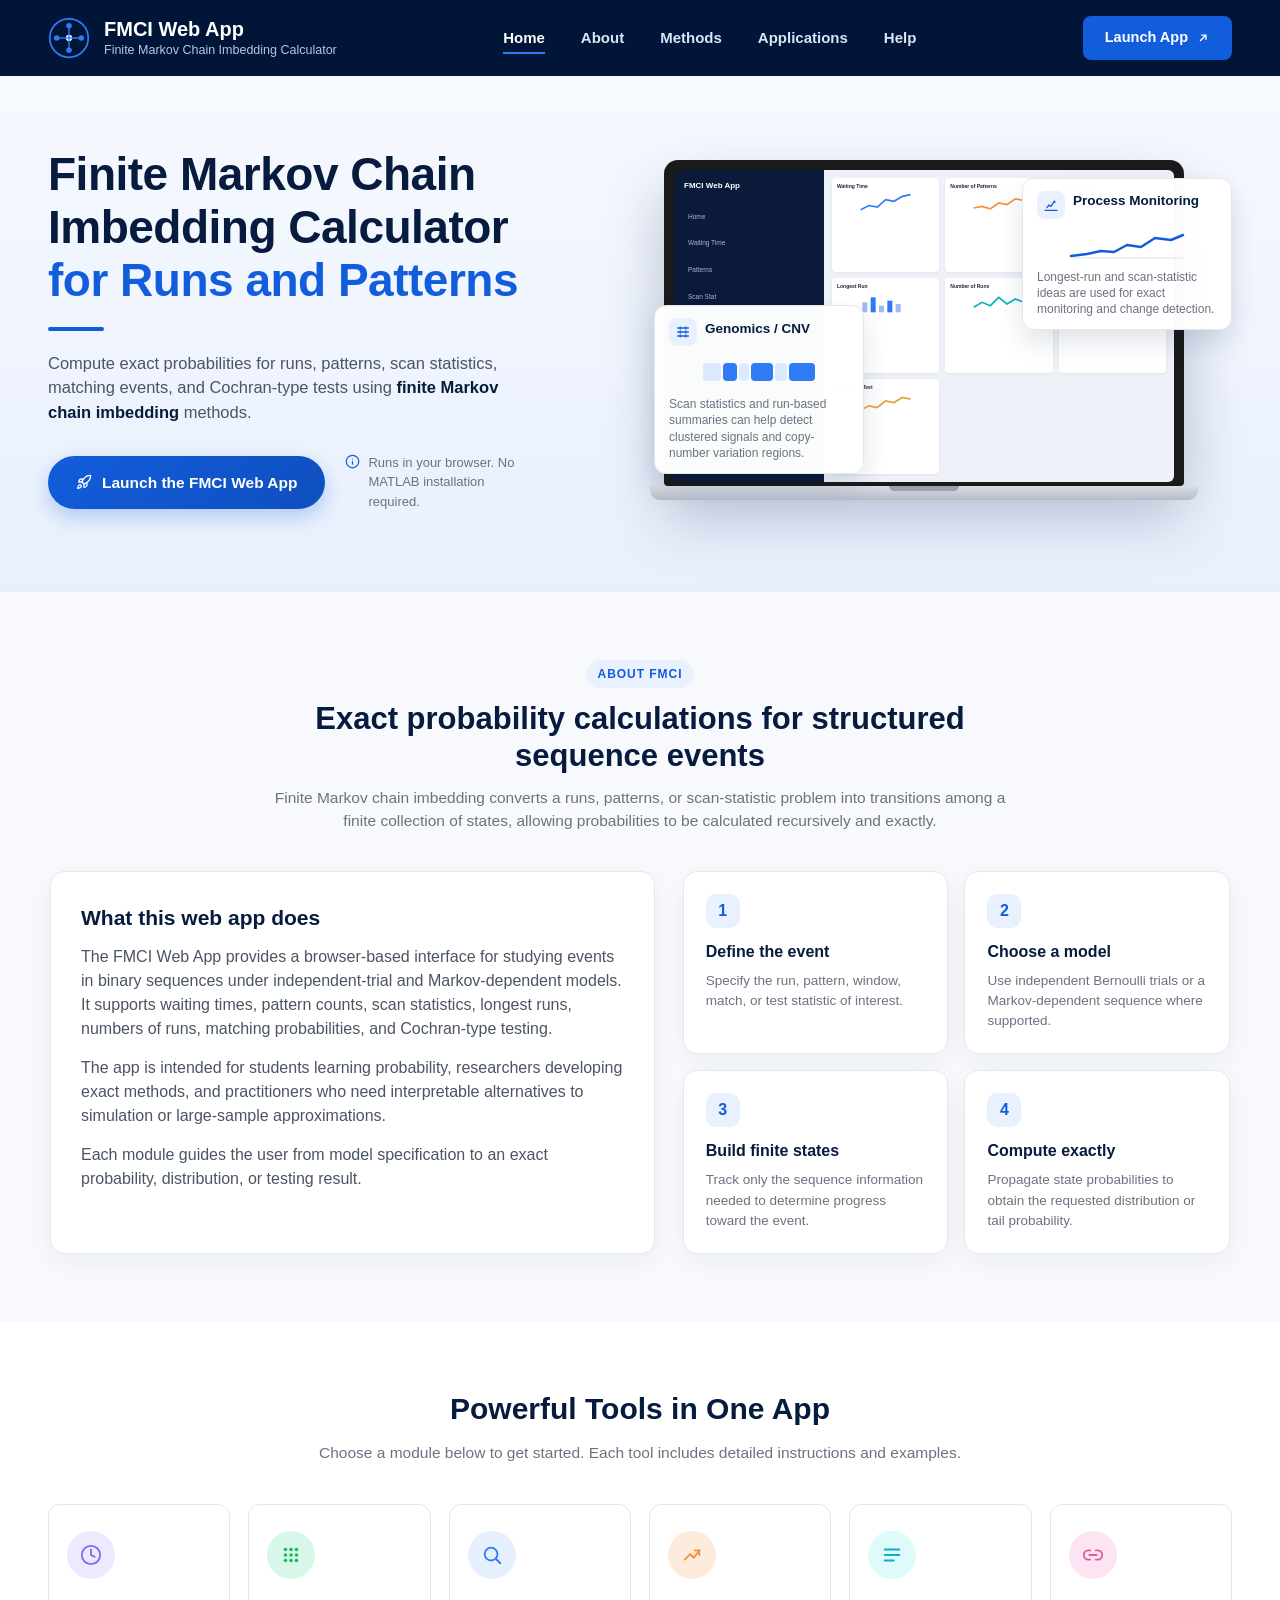
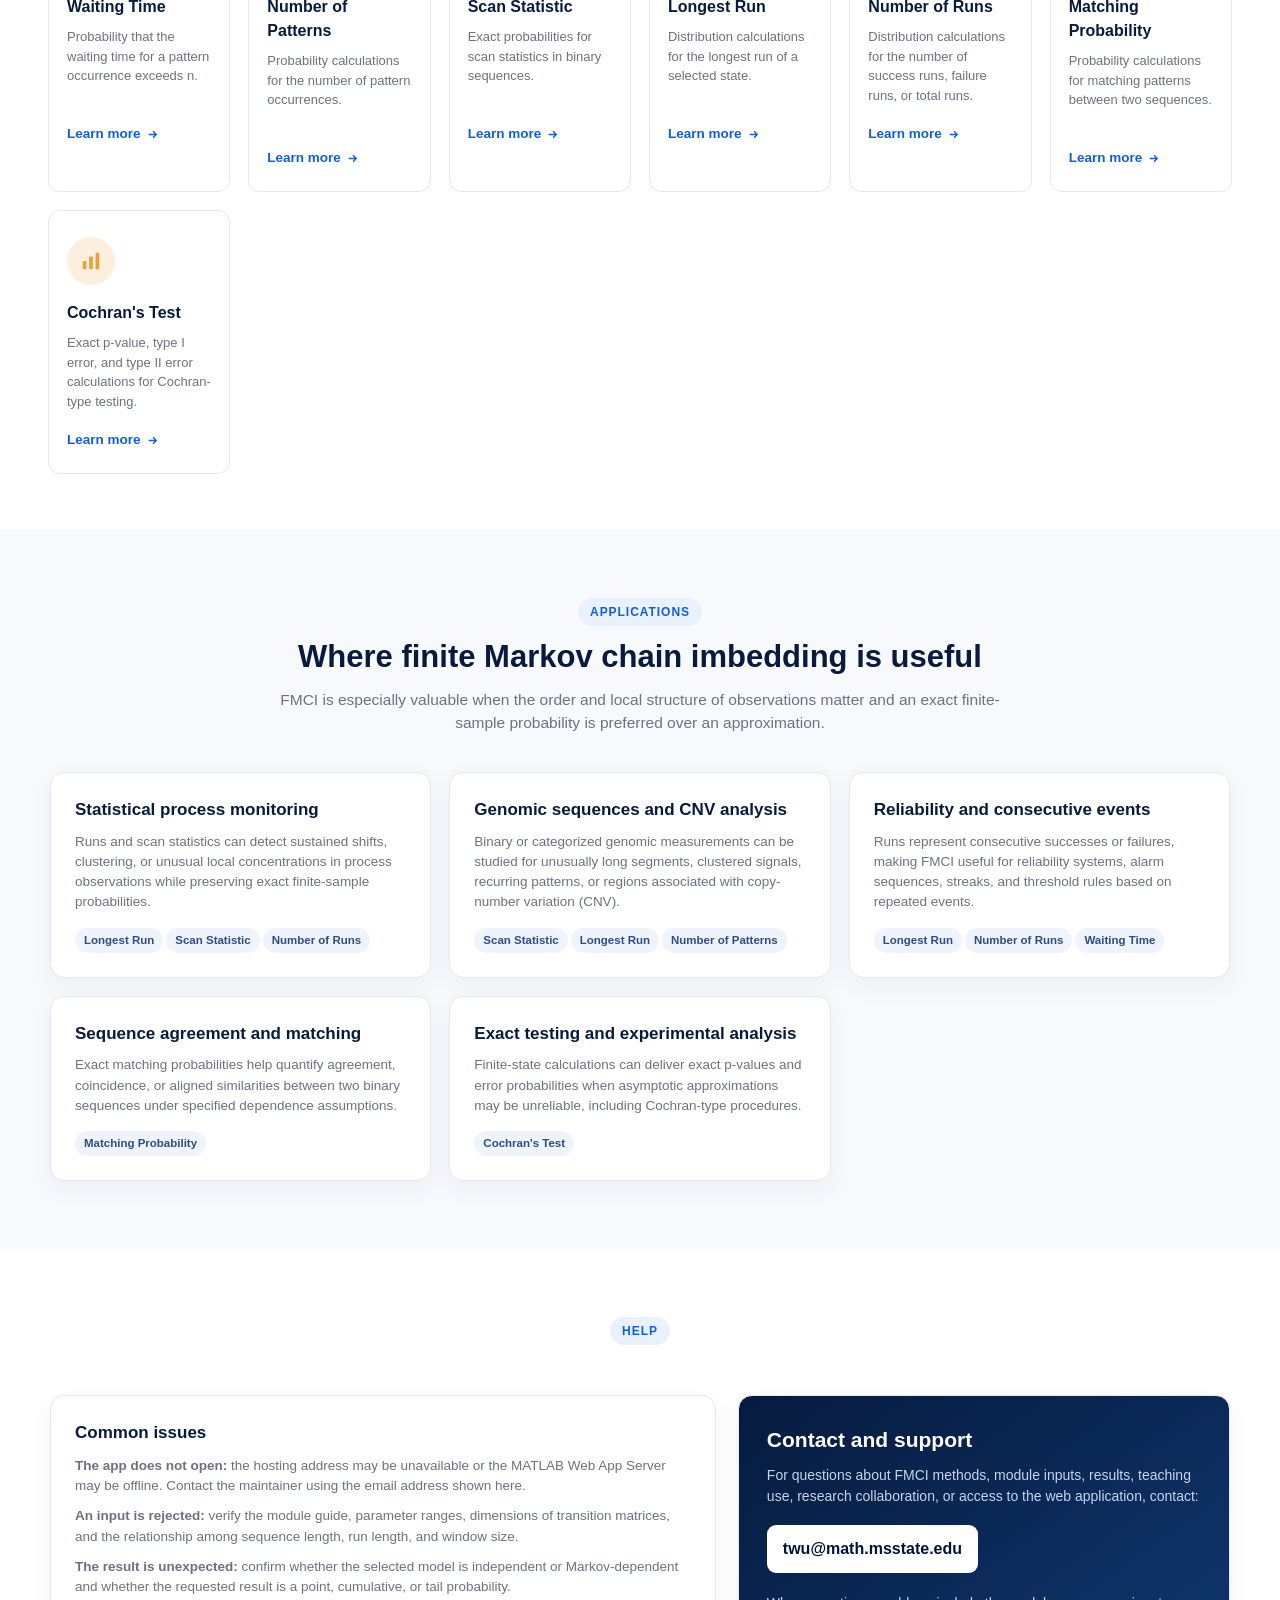
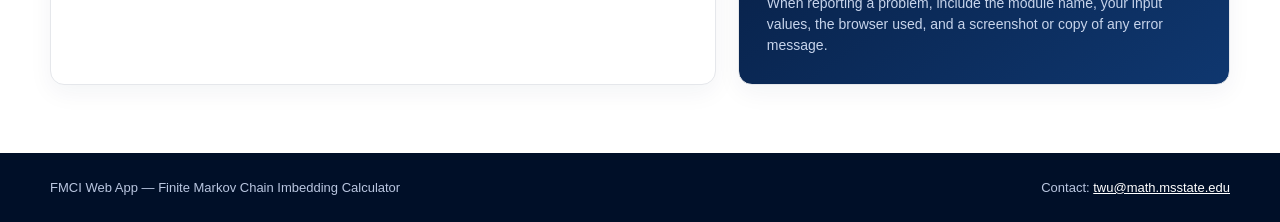
==== commit 9c165f0c: "Add files via upload" ====
--- a/index.html
+++ b/index.html
@@ -1,8 +1,9 @@
 <!DOCTYPE html>
+
 <html lang="en">
 <head>
-<meta charset="UTF-8">
-<meta name="viewport" content="width=device-width, initial-scale=1.0">
+<meta charset="utf-8"/>
+<meta content="width=device-width, initial-scale=1.0" name="viewport"/>
 <title>FMCI Web App — Finite Markov Chain Imbedding Calculator</title>
 <style>
   :root {
@@ -551,415 +552,300 @@
 </style>
 </head>
 <body id="top">
-
-  <!-- ===== NAVBAR ===== -->
-  <nav class="navbar">
-    <div class="brand">
-      <svg class="brand-icon" viewBox="0 0 48 48" fill="none">
-        <circle cx="24" cy="24" r="22" stroke="#2F7BF6" stroke-width="2"/>
-        <circle cx="24" cy="10" r="3.2" fill="#2F7BF6"/>
-        <circle cx="38" cy="24" r="3.2" fill="#2F7BF6"/>
-        <circle cx="24" cy="38" r="3.2" fill="#2F7BF6"/>
-        <circle cx="10" cy="24" r="3.2" fill="#2F7BF6"/>
-        <circle cx="24" cy="24" r="3.6" fill="#fff"/>
-        <line x1="24" y1="10" x2="24" y2="24" stroke="#2F7BF6" stroke-width="1.6"/>
-        <line x1="38" y1="24" x2="24" y2="24" stroke="#2F7BF6" stroke-width="1.6"/>
-        <line x1="24" y1="38" x2="24" y2="24" stroke="#2F7BF6" stroke-width="1.6"/>
-        <line x1="10" y1="24" x2="24" y2="24" stroke="#2F7BF6" stroke-width="1.6"/>
-      </svg>
-      <div class="brand-text">
-        <h1>FMCI Web App</h1>
-        <p>Finite Markov Chain Imbedding Calculator</p>
-      </div>
-    </div>
-    <ul class="nav-links">
-      <li><a href="#top" class="active">Home</a></li>
-      <li><a href="#about">About</a></li>
-      <li><a href="#methods">Methods</a></li>
-      <li><a href="#applications">Applications</a></li>
-      <li><a href="#help">Help</a></li>
-    </ul>
-    <a href="https://desktop-6ub17o1.taila08346.ts.net/webapps/home/session.html?app=WuWebAppDesignerWeb2" class="btn-launch-nav">
+<!-- ===== NAVBAR ===== -->
+<nav class="navbar">
+<div class="brand">
+<svg class="brand-icon" fill="none" viewbox="0 0 48 48">
+<circle cx="24" cy="24" r="22" stroke="#2F7BF6" stroke-width="2"></circle>
+<circle cx="24" cy="10" fill="#2F7BF6" r="3.2"></circle>
+<circle cx="38" cy="24" fill="#2F7BF6" r="3.2"></circle>
+<circle cx="24" cy="38" fill="#2F7BF6" r="3.2"></circle>
+<circle cx="10" cy="24" fill="#2F7BF6" r="3.2"></circle>
+<circle cx="24" cy="24" fill="#fff" r="3.6"></circle>
+<line stroke="#2F7BF6" stroke-width="1.6" x1="24" x2="24" y1="10" y2="24"></line>
+<line stroke="#2F7BF6" stroke-width="1.6" x1="38" x2="24" y1="24" y2="24"></line>
+<line stroke="#2F7BF6" stroke-width="1.6" x1="24" x2="24" y1="38" y2="24"></line>
+<line stroke="#2F7BF6" stroke-width="1.6" x1="10" x2="24" y1="24" y2="24"></line>
+</svg>
+<div class="brand-text">
+<h1>FMCI Web App</h1>
+<p>Finite Markov Chain Imbedding Calculator</p>
+</div>
+</div>
+<ul class="nav-links">
+<li><a class="active" href="#top">Home</a></li>
+<li><a href="#about">About</a></li>
+<li><a href="#methods">Methods</a></li>
+<li><a href="#applications">Applications</a></li>
+<li><a href="#help">Help</a></li>
+</ul>
+<a class="btn-launch-nav" href="https://desktop-6ub17o1.taila08346.ts.net/webapps/home/session.html?app=WuWebAppDesignerWeb2">
       Launch App
-      <svg width="14" height="14" viewBox="0 0 24 24" fill="none" stroke="currentColor" stroke-width="2.4">
-        <path d="M7 17L17 7M9 7h8v8"/>
-      </svg>
-    </a>
-  </nav>
-
-  <!-- ===== HERO ===== -->
-  <section class="hero">
-    <div class="hero-left">
-      <h2>Finite Markov Chain Imbedding Calculator<span class="accent">for Runs and Patterns</span></h2>
-      <div class="hero-divider"></div>
-      <p class="lead">Compute exact probabilities for runs, patterns, scan statistics, matching events, and Cochran-type tests using <strong>finite Markov chain imbedding</strong> methods.</p>
-
-      <div class="features-row">
-        <div class="feature-item">
-          <svg class="feature-icon" viewBox="0 0 24 24" fill="none" stroke="currentColor" stroke-width="2">
-            <path d="M12 2L4 6v6c0 5 3.5 8.5 8 10 4.5-1.5 8-5 8-10V6l-8-4z"/>
-            <path d="M9 12l2 2 4-4" stroke-linecap="round" stroke-linejoin="round"/>
-          </svg>
-          <div>
-            <h4>Exact Calculations</h4>
-            <p>Exact probability computations</p>
-          </div>
-        </div>
-        <div class="feature-item">
-          <svg class="feature-icon" viewBox="0 0 24 24" fill="none" stroke="currentColor" stroke-width="2">
-            <rect x="3" y="3" width="18" height="18" rx="2"/>
-            <path d="M3 9h18M9 21V9"/>
-          </svg>
-          <div>
-            <h4>Flexible Models</h4>
-            <p>Independent or Markov-dependent trials</p>
-          </div>
-        </div>
-        <div class="feature-item">
-          <svg class="feature-icon" viewBox="0 0 24 24" fill="none" stroke="currentColor" stroke-width="2">
-            <path d="M3 20h18M6 20V10M12 20V4M18 20v-7" stroke-linecap="round"/>
-          </svg>
-          <div>
-            <h4>Research Ready</h4>
-            <p>Built for researchers, students, and practitioners</p>
-          </div>
-        </div>
-      </div>
-
-      <div class="hero-cta-row">
-        <a href="https://desktop-6ub17o1.taila08346.ts.net/webapps/home/session.html?app=WuWebAppDesignerWeb2" class="btn-launch-hero">
-          <svg width="16" height="16" viewBox="0 0 24 24" fill="none" stroke="#fff" stroke-width="2" stroke-linecap="round" stroke-linejoin="round">
-            <path d="M4.5 16.5c-1.5 1.26-2 5-2 5s3.74-.5 5-2c.71-.84.7-2.13-.09-2.91a2.18 2.18 0 0 0-2.91-.09z"/>
-            <path d="M12 15l-3-3a22 22 0 0 1 2-3.95A12.88 12.88 0 0 1 22 2c0 2.72-.78 7.5-6 11a22.35 22.35 0 0 1-4 2z"/>
-            <path d="M9 12H4s.55-3.03 2-4c1.62-1.08 5 0 5 0"/>
-            <path d="M12 15v5s3.03-.55 4-2c1.08-1.62 0-5 0-5"/>
-          </svg>
+      <svg fill="none" height="14" stroke="currentColor" stroke-width="2.4" viewbox="0 0 24 24" width="14">
+<path d="M7 17L17 7M9 7h8v8"></path>
+</svg>
+</a>
+</nav>
+<!-- ===== HERO ===== -->
+<section class="hero">
+<div class="hero-left">
+<h2>Finite Markov Chain Imbedding Calculator<span class="accent">for Runs and Patterns</span></h2>
+<div class="hero-divider"></div>
+<p class="lead">Compute exact probabilities for runs, patterns, scan statistics, matching events, and Cochran-type tests using <strong>finite Markov chain imbedding</strong> methods.</p>
+<div class="hero-cta-row">
+<a class="btn-launch-hero" href="https://desktop-6ub17o1.taila08346.ts.net/webapps/home/session.html?app=WuWebAppDesignerWeb2">
+<svg fill="none" height="16" stroke="#fff" stroke-linecap="round" stroke-linejoin="round" stroke-width="2" viewbox="0 0 24 24" width="16">
+<path d="M4.5 16.5c-1.5 1.26-2 5-2 5s3.74-.5 5-2c.71-.84.7-2.13-.09-2.91a2.18 2.18 0 0 0-2.91-.09z"></path>
+<path d="M12 15l-3-3a22 22 0 0 1 2-3.95A12.88 12.88 0 0 1 22 2c0 2.72-.78 7.5-6 11a22.35 22.35 0 0 1-4 2z"></path>
+<path d="M9 12H4s.55-3.03 2-4c1.62-1.08 5 0 5 0"></path>
+<path d="M12 15v5s3.03-.55 4-2c1.08-1.62 0-5 0-5"></path>
+</svg>
           Launch the FMCI Web App
         </a>
-        <div class="hero-note">
-          <svg width="15" height="15" viewBox="0 0 24 24" fill="none" stroke="currentColor" stroke-width="2">
-            <circle cx="12" cy="12" r="10"/>
-            <path d="M12 16v-4M12 8h.01" stroke-linecap="round"/>
-          </svg>
+<div class="hero-note">
+<svg fill="none" height="15" stroke="currentColor" stroke-width="2" viewbox="0 0 24 24" width="15">
+<circle cx="12" cy="12" r="10"></circle>
+<path d="M12 16v-4M12 8h.01" stroke-linecap="round"></path>
+</svg>
           Runs in your browser. No MATLAB installation required.
         </div>
-      </div>
-    </div>
-    <div class="hero-right">
-      <div class="hero-visual-wrap">
-        <div class="hero-callout top-right">
-          <div class="callout-icon-row">
-            <span class="callout-icon">
-              <svg width="16" height="16" viewBox="0 0 24 24" fill="none" stroke="currentColor" stroke-width="2">
-                <path d="M3 20h18M6 16l3-4 3 2 5-8 1 2" stroke-linecap="round" stroke-linejoin="round"/>
-              </svg>
-            </span>
-            <h5>Process Monitoring</h5>
-          </div>
-          <svg class="callout-chart" viewBox="0 0 120 36" fill="none">
-            <polyline points="4,29 20,27 34,24 47,25 60,18 74,20 88,11 104,13 116,8" stroke="#125DDC" stroke-width="2.5" fill="none" stroke-linecap="round" stroke-linejoin="round"/>
-            <line x1="4" y1="31" x2="116" y2="31" stroke="#D7E2F7" stroke-width="1.2"/>
-          </svg>
-          <p>Longest-run and scan-statistic ideas are used for exact monitoring and change detection.</p>
-        </div>
-
-        <div class="laptop">
-          <div class="laptop-screen">
-            <div class="laptop-screen-inner">
-              <div class="app-sidebar">
-                <div class="app-title">FMCI Web App</div>
-                <div class="item">Home</div>
-                <div class="item">Waiting Time</div>
-                <div class="item">Patterns</div>
-                <div class="item">Scan Stat</div>
-                <div class="item">Longest Run</div>
-                <div class="item">Cochran's Test</div>
-              </div>
-              <div class="app-main">
-                <div class="mini-card"><div class="label">Waiting Time</div>
-                  <svg viewBox="0 0 60 24"><polyline points="0,20 10,15 20,17 30,8 40,10 50,4 60,2" fill="none" stroke="#2F7BF6" stroke-width="2"/></svg>
-                </div>
-                <div class="mini-card"><div class="label">Number of Patterns</div>
-                  <svg viewBox="0 0 60 24"><polyline points="0,18 10,16 20,19 30,12 40,14 50,7 60,9" fill="none" stroke="#F4923B" stroke-width="2"/></svg>
-                </div>
-                <div class="mini-card"><div class="label">Scan Statistic</div>
-                  <svg viewBox="0 0 60 24"><polyline points="0,10 10,14 20,6 30,16 40,9 50,18 60,11" fill="none" stroke="#7C6FEB" stroke-width="2"/></svg>
-                </div>
-                <div class="mini-card"><div class="label">Longest Run</div>
-                  <svg viewBox="0 0 60 24"><rect x="2" y="10" width="6" height="12" fill="#9DBBF6"/><rect x="12" y="4" width="6" height="18" fill="#2F7BF6"/><rect x="22" y="14" width="6" height="8" fill="#9DBBF6"/><rect x="32" y="8" width="6" height="14" fill="#2F7BF6"/><rect x="42" y="12" width="6" height="10" fill="#9DBBF6"/></svg>
-                </div>
-                <div class="mini-card"><div class="label">Number of Runs</div>
-                  <svg viewBox="0 0 60 24"><polyline points="0,16 10,10 20,14 30,4 40,12 50,6 60,10" fill="none" stroke="#0EAFC6" stroke-width="2"/></svg>
-                </div>
-                <div class="mini-card"><div class="label">Matching Probability</div>
-                  <svg viewBox="0 0 60 24"><polyline points="0,20 10,16 20,17 30,10 40,11 50,5 60,6" fill="none" stroke="#E8579E" stroke-width="2"/></svg>
-                </div>
-                <div class="mini-card"><div class="label">Cochran's Test</div>
-                  <svg viewBox="0 0 60 24"><polyline points="0,18 10,13 20,15 30,7 40,9 50,3 60,5" fill="none" stroke="#E8A23B" stroke-width="2"/></svg>
-                </div>
-              </div>
-            </div>
-          </div>
-          <div class="laptop-base"></div>
-        </div>
-
-        <div class="hero-callout bottom-left">
-          <div class="callout-icon-row">
-            <span class="callout-icon">
-              <svg width="16" height="16" viewBox="0 0 24 24" fill="none" stroke="currentColor" stroke-width="2">
-                <path d="M4 6h16M4 12h16M4 18h16" stroke-linecap="round"/>
-                <path d="M8 4v16M16 4v16" stroke-linecap="round" opacity=".55"/>
-              </svg>
-            </span>
-            <h5>Genomics / CNV</h5>
-          </div>
-          <svg class="callout-cnv" viewBox="0 0 120 36" fill="none">
-            <rect x="4" y="9" width="18" height="18" rx="4" fill="#DCE8FE"/>
-            <rect x="24" y="9" width="14" height="18" rx="4" fill="#2F7BF6"/>
-            <rect x="40" y="9" width="10" height="18" rx="4" fill="#DCE8FE"/>
-            <rect x="52" y="9" width="22" height="18" rx="4" fill="#2F7BF6"/>
-            <rect x="76" y="9" width="12" height="18" rx="4" fill="#DCE8FE"/>
-            <rect x="90" y="9" width="26" height="18" rx="4" fill="#2F7BF6"/>
-          </svg>
-          <p>Scan statistics and run-based summaries can help detect clustered signals and copy-number variation regions.</p>
-        </div>
-      </div>
-    </div>
-  </section>
-
-
-  <!-- ===== ABOUT ===== -->
-  <section class="content-section alt" id="about">
-    <div class="section-inner">
-      <div class="section-heading">
-        <span class="section-kicker">About FMCI</span>
-        <h3>Exact probability calculations for structured sequence events</h3>
-        <p>Finite Markov chain imbedding converts a runs, patterns, or scan-statistic problem into transitions among a finite collection of states, allowing probabilities to be calculated recursively and exactly.</p>
-      </div>
-
-      <div class="about-grid">
-        <div class="about-panel">
-          <h4>What this web app does</h4>
-          <p>The FMCI Web App provides a browser-based interface for studying events in binary sequences under independent-trial and Markov-dependent models. It supports waiting times, pattern counts, scan statistics, longest runs, numbers of runs, matching probabilities, and Cochran-type testing.</p>
-          <p>The app is intended for students learning probability, researchers developing exact methods, and practitioners who need interpretable alternatives to simulation or large-sample approximations.</p>
-          <p>Each module guides the user from model specification to an exact probability, distribution, or testing result.</p>
-        </div>
-
-        <div class="principles-grid">
-          <div class="info-card"><span class="number-badge">1</span><h4>Define the event</h4><p>Specify the run, pattern, window, match, or test statistic of interest.</p></div>
-          <div class="info-card"><span class="number-badge">2</span><h4>Choose a model</h4><p>Use independent Bernoulli trials or a Markov-dependent sequence where supported.</p></div>
-          <div class="info-card"><span class="number-badge">3</span><h4>Build finite states</h4><p>Track only the sequence information needed to determine progress toward the event.</p></div>
-          <div class="info-card"><span class="number-badge">4</span><h4>Compute exactly</h4><p>Propagate state probabilities to obtain the requested distribution or tail probability.</p></div>
-        </div>
-      </div>
-    </div>
-  </section>
-
-  <!-- ===== TOOLS SECTION ===== -->
-  <section class="tools-section" id="methods">
-    <h3>Powerful Tools in One App</h3>
-    <p>Choose a module below to get started. Each tool includes detailed instructions and examples.</p>
-
-    <div class="tools-grid">
-
-      <div class="tool-card">
-        <div class="tool-icon icon-purple">
-          <svg viewBox="0 0 24 24" fill="none" stroke="currentColor" stroke-width="2"><circle cx="12" cy="12" r="10"/><path d="M12 6v6l4 2" stroke-linecap="round"/></svg>
-        </div>
-        <h4>Waiting Time</h4>
-        <p>Probability that the waiting time for a pattern occurrence exceeds n.</p>
-        <a href="https://comehome1981.github.io/fmci-website/modules/waiting-time.html" class="learn-more">Learn more <svg viewBox="0 0 24 24" fill="none" stroke="currentColor" stroke-width="2.5"><path d="M5 12h14M13 6l6 6-6 6"/></svg></a>
-      </div>
-
-      <div class="tool-card">
-        <div class="tool-icon icon-green">
-          <svg viewBox="0 0 24 24" fill="currentColor"><circle cx="6" cy="6" r="2"/><circle cx="12" cy="6" r="2"/><circle cx="18" cy="6" r="2"/><circle cx="6" cy="12" r="2"/><circle cx="12" cy="12" r="2"/><circle cx="18" cy="12" r="2"/><circle cx="6" cy="18" r="2"/><circle cx="12" cy="18" r="2"/><circle cx="18" cy="18" r="2"/></svg>
-        </div>
-        <h4>Number of Patterns</h4>
-        <p>Probability calculations for the number of pattern occurrences.</p>
-        <a href="https://comehome1981.github.io/fmci-website/modules/number-of-patterns.html" class="learn-more">Learn more <svg viewBox="0 0 24 24" fill="none" stroke="currentColor" stroke-width="2.5"><path d="M5 12h14M13 6l6 6-6 6"/></svg></a>
-      </div>
-
-      <div class="tool-card">
-        <div class="tool-icon icon-blue">
-          <svg viewBox="0 0 24 24" fill="none" stroke="currentColor" stroke-width="2"><circle cx="11" cy="11" r="7"/><path d="M21 21l-4.35-4.35" stroke-linecap="round"/></svg>
-        </div>
-        <h4>Scan Statistic</h4>
-        <p>Exact probabilities for scan statistics in binary sequences.</p>
-        <a href="https://comehome1981.github.io/fmci-website/modules/scan-statistic.html" class="learn-more">Learn more <svg viewBox="0 0 24 24" fill="none" stroke="currentColor" stroke-width="2.5"><path d="M5 12h14M13 6l6 6-6 6"/></svg></a>
-      </div>
-
-      <div class="tool-card">
-        <div class="tool-icon icon-orange">
-          <svg viewBox="0 0 24 24" fill="none" stroke="currentColor" stroke-width="2"><path d="M4 17l6-6 4 4 6-8" stroke-linecap="round" stroke-linejoin="round"/><path d="M15 7h5v5" stroke-linecap="round" stroke-linejoin="round"/></svg>
-        </div>
-        <h4>Longest Run</h4>
-        <p>Distribution calculations for the longest run of a selected state.</p>
-        <a href="https://comehome1981.github.io/fmci-website/modules/longest-run.html" class="learn-more">Learn more <svg viewBox="0 0 24 24" fill="none" stroke="currentColor" stroke-width="2.5"><path d="M5 12h14M13 6l6 6-6 6"/></svg></a>
-      </div>
-
-      <div class="tool-card">
-        <div class="tool-icon icon-teal">
-          <svg viewBox="0 0 24 24" fill="none" stroke="currentColor" stroke-width="2" stroke-linecap="round"><path d="M4 6h16M4 12h16M4 18h10"/></svg>
-        </div>
-        <h4>Number of Runs</h4>
-        <p>Distribution calculations for the number of success runs, failure runs, or total runs.</p>
-        <a href="https://comehome1981.github.io/fmci-website/modules/number-of-runs.html" class="learn-more">Learn more <svg viewBox="0 0 24 24" fill="none" stroke="currentColor" stroke-width="2.5"><path d="M5 12h14M13 6l6 6-6 6"/></svg></a>
-      </div>
-
-      <div class="tool-card">
-        <div class="tool-icon icon-pink">
-          <svg viewBox="0 0 24 24" fill="none" stroke="currentColor" stroke-width="2" stroke-linecap="round"><path d="M9 17H7a5 5 0 0 1 0-10h2M15 7h2a5 5 0 0 1 0 10h-2M8 12h8"/></svg>
-        </div>
-        <h4>Matching Probability</h4>
-        <p>Probability calculations for matching patterns between two sequences.</p>
-        <a href="https://comehome1981.github.io/fmci-website/modules/matching-probability.html" class="learn-more">Learn more <svg viewBox="0 0 24 24" fill="none" stroke="currentColor" stroke-width="2.5"><path d="M5 12h14M13 6l6 6-6 6"/></svg></a>
-      </div>
-
-      <div class="tool-card">
-        <div class="tool-icon icon-amber">
-          <svg viewBox="0 0 24 24" fill="currentColor"><rect x="3" y="12" width="4" height="9" rx="1"/><rect x="10" y="7" width="4" height="14" rx="1"/><rect x="17" y="3" width="4" height="18" rx="1"/></svg>
-        </div>
-        <h4>Cochran's Test</h4>
-        <p>Exact p-value, type I error, and type II error calculations for Cochran-type testing.</p>
-        <a href="https://comehome1981.github.io/fmci-website/modules/cochran-test.html" class="learn-more">Learn more <svg viewBox="0 0 24 24" fill="none" stroke="currentColor" stroke-width="2.5"><path d="M5 12h14M13 6l6 6-6 6"/></svg></a>
-      </div>
-
-    </div>
-  </section>
-
-
-  <!-- ===== APPLICATIONS ===== -->
-  <section class="content-section alt" id="applications">
-    <div class="section-inner">
-      <div class="section-heading">
-        <span class="section-kicker">Applications</span>
-        <h3>Where finite Markov chain imbedding is useful</h3>
-        <p>FMCI is especially valuable when the order and local structure of observations matter and an exact finite-sample probability is preferred over an approximation.</p>
-      </div>
-
-      <div class="applications-grid">
-        <article class="application-card">
-          <h4>Statistical process monitoring</h4>
-          <p>Runs and scan statistics can detect sustained shifts, clustering, or unusual local concentrations in process observations while preserving exact finite-sample probabilities.</p>
-          <span class="module-tag">Longest Run</span><span class="module-tag">Scan Statistic</span><span class="module-tag">Number of Runs</span>
-        </article>
-
-        <article class="application-card">
-          <h4>Genomic sequences and CNV analysis</h4>
-          <p>Binary or categorized genomic measurements can be studied for unusually long segments, clustered signals, recurring patterns, or regions associated with copy-number variation (CNV).</p>
-          <span class="module-tag">Scan Statistic</span><span class="module-tag">Longest Run</span><span class="module-tag">Number of Patterns</span>
-        </article>
-
-        <article class="application-card">
-          <h4>Reliability and consecutive events</h4>
-          <p>Runs represent consecutive successes or failures, making FMCI useful for reliability systems, alarm sequences, streaks, and threshold rules based on repeated events.</p>
-          <span class="module-tag">Longest Run</span><span class="module-tag">Number of Runs</span><span class="module-tag">Waiting Time</span>
-        </article>
-
-        <article class="application-card">
-          <h4>Sequence agreement and matching</h4>
-          <p>Exact matching probabilities help quantify agreement, coincidence, or aligned similarities between two binary sequences under specified dependence assumptions.</p>
-          <span class="module-tag">Matching Probability</span>
-        </article>
-
-        <article class="application-card">
-          <h4>Exact testing and experimental analysis</h4>
-          <p>Finite-state calculations can deliver exact p-values and error probabilities when asymptotic approximations may be unreliable, including Cochran-type procedures.</p>
-          <span class="module-tag">Cochran's Test</span>
-        </article>
-      </div>
-    </div>
-  </section>
-
-  <!-- ===== TRUST BAR ===== -->
-  <div class="trust-wrap">
-    <div class="trust-bar">
-      <div class="trust-item">
-        <div class="trust-icon">
-          <svg width="22" height="22" viewBox="0 0 24 24" fill="none" stroke="currentColor" stroke-width="2"><path d="M22 10L12 5 2 10l10 5 10-5z"/><path d="M6 12v5c0 1 3 3 6 3s6-2 6-3v-5" /></svg>
-        </div>
-        <div>
-          <h5>For Students</h5>
-          <p>Learn and explore probability concepts with real examples.</p>
-        </div>
-      </div>
-      <div class="trust-item">
-        <div class="trust-icon">
-          <svg width="22" height="22" viewBox="0 0 24 24" fill="none" stroke="currentColor" stroke-width="2"><path d="M9 2v6l-5 8a3 3 0 0 0 3 4h10a3 3 0 0 0 3-4l-5-8V2M8 2h8" stroke-linecap="round" stroke-linejoin="round"/></svg>
-        </div>
-        <div>
-          <h5>For Researchers</h5>
-          <p>Reliable tools for advanced statistical research.</p>
-        </div>
-      </div>
-      <div class="trust-item">
-        <div class="trust-icon">
-          <svg width="22" height="22" viewBox="0 0 24 24" fill="none" stroke="currentColor" stroke-width="2"><rect x="2" y="7" width="20" height="14" rx="2"/><path d="M16 21V5a2 2 0 0 0-2-2h-4a2 2 0 0 0-2 2v16"/></svg>
-        </div>
-        <div>
-          <h5>For Practitioners</h5>
-          <p>Apply exact methods to real-world problems.</p>
-        </div>
-      </div>
-      <div class="trust-item">
-        <div class="trust-icon">
-          <svg width="22" height="22" viewBox="0 0 24 24" fill="none" stroke="currentColor" stroke-width="2"><path d="M12 2L4 6v6c0 5 3.5 8.5 8 10 4.5-1.5 8-5 8-10V6l-8-4z"/><path d="M9 12l2 2 4-4" stroke-linecap="round" stroke-linejoin="round"/></svg>
-        </div>
-        <div>
-          <h5>Trusted Methods</h5>
-          <p>Based on finite Markov chain imbedding theory.</p>
-        </div>
-      </div>
-    </div>
-  </div>
-
-
-  <!-- ===== HELP ===== -->
-  <section class="content-section" id="help">
-    <div class="section-inner">
-      <div class="section-heading">
-        <span class="section-kicker">Help</span>
-        <h3>Getting started with the FMCI Web App</h3>
-        <p>Select a module, enter the model and event parameters, run the calculation, and use the module guide to interpret the result.</p>
-      </div>
-
-      <div class="help-layout">
-        <div class="help-stack">
-          <div class="help-card">
-            <h4>Basic workflow</h4>
-            <ol class="steps">
-              <li><span>Open the web app with either Launch button.</span></li>
-              <li><span>Select the module that matches your probability question.</span></li>
-              <li><span>Enter the sequence length, success probability or transition probabilities, and event-specific settings.</span></li>
-              <li><span>Check that probabilities are between 0 and 1 and that lengths and counts are valid integers.</span></li>
-              <li><span>Run the calculation and review the probability, distribution, p-value, or error-rate output.</span></li>
-            </ol>
-          </div>
-          <div class="help-card">
-            <h4>Common issues</h4>
-            <p><strong>The app does not open:</strong> the hosting address may be unavailable or the MATLAB Web App Server may be offline. Contact the maintainer using the email address shown here.</p>
-            <p style="margin-top:10px;"><strong>An input is rejected:</strong> verify the module guide, parameter ranges, dimensions of transition matrices, and the relationship among sequence length, run length, and window size.</p>
-            <p style="margin-top:10px;"><strong>The result is unexpected:</strong> confirm whether the selected model is independent or Markov-dependent and whether the requested result is a point, cumulative, or tail probability.</p>
-          </div>
-        </div>
-
-        <aside class="contact-card">
-          <h4>Contact and support</h4>
-          <p>For questions about FMCI methods, module inputs, results, teaching use, research collaboration, or access to the web application, contact:</p>
-          <a class="contact-link" href="mailto:twu@math.msstate.edu">twu@math.msstate.edu</a>
-          <p style="margin-top:20px; margin-bottom:0;">When reporting a problem, include the module name, your input values, the browser used, and a screenshot or copy of any error message.</p>
-        </aside>
-      </div>
-    </div>
-  </section>
-
-  <footer class="site-footer">
-    <div class="footer-inner">
-      <span>FMCI Web App — Finite Markov Chain Imbedding Calculator</span>
-      <span>Contact: <a href="mailto:twu@math.msstate.edu">twu@math.msstate.edu</a></span>
-    </div>
-  </footer>
-
+</div>
+</div>
+<div class="hero-right">
+<div class="hero-visual-wrap">
+<div class="hero-callout top-right">
+<div class="callout-icon-row">
+<span class="callout-icon">
+<svg fill="none" height="16" stroke="currentColor" stroke-width="2" viewbox="0 0 24 24" width="16">
+<path d="M3 20h18M6 16l3-4 3 2 5-8 1 2" stroke-linecap="round" stroke-linejoin="round"></path>
+</svg>
+</span>
+<h5>Process Monitoring</h5>
+</div>
+<svg class="callout-chart" fill="none" viewbox="0 0 120 36">
+<polyline fill="none" points="4,29 20,27 34,24 47,25 60,18 74,20 88,11 104,13 116,8" stroke="#125DDC" stroke-linecap="round" stroke-linejoin="round" stroke-width="2.5"></polyline>
+<line stroke="#D7E2F7" stroke-width="1.2" x1="4" x2="116" y1="31" y2="31"></line>
+</svg>
+<p>Longest-run and scan-statistic ideas are used for exact monitoring and change detection.</p>
+</div>
+<div class="laptop">
+<div class="laptop-screen">
+<div class="laptop-screen-inner">
+<div class="app-sidebar">
+<div class="app-title">FMCI Web App</div>
+<div class="item">Home</div>
+<div class="item">Waiting Time</div>
+<div class="item">Patterns</div>
+<div class="item">Scan Stat</div>
+<div class="item">Longest Run</div>
+<div class="item">Cochran's Test</div>
+</div>
+<div class="app-main">
+<div class="mini-card"><div class="label">Waiting Time</div>
+<svg viewbox="0 0 60 24"><polyline fill="none" points="0,20 10,15 20,17 30,8 40,10 50,4 60,2" stroke="#2F7BF6" stroke-width="2"></polyline></svg>
+</div>
+<div class="mini-card"><div class="label">Number of Patterns</div>
+<svg viewbox="0 0 60 24"><polyline fill="none" points="0,18 10,16 20,19 30,12 40,14 50,7 60,9" stroke="#F4923B" stroke-width="2"></polyline></svg>
+</div>
+<div class="mini-card"><div class="label">Scan Statistic</div>
+<svg viewbox="0 0 60 24"><polyline fill="none" points="0,10 10,14 20,6 30,16 40,9 50,18 60,11" stroke="#7C6FEB" stroke-width="2"></polyline></svg>
+</div>
+<div class="mini-card"><div class="label">Longest Run</div>
+<svg viewbox="0 0 60 24"><rect fill="#9DBBF6" height="12" width="6" x="2" y="10"></rect><rect fill="#2F7BF6" height="18" width="6" x="12" y="4"></rect><rect fill="#9DBBF6" height="8" width="6" x="22" y="14"></rect><rect fill="#2F7BF6" height="14" width="6" x="32" y="8"></rect><rect fill="#9DBBF6" height="10" width="6" x="42" y="12"></rect></svg>
+</div>
+<div class="mini-card"><div class="label">Number of Runs</div>
+<svg viewbox="0 0 60 24"><polyline fill="none" points="0,16 10,10 20,14 30,4 40,12 50,6 60,10" stroke="#0EAFC6" stroke-width="2"></polyline></svg>
+</div>
+<div class="mini-card"><div class="label">Matching Probability</div>
+<svg viewbox="0 0 60 24"><polyline fill="none" points="0,20 10,16 20,17 30,10 40,11 50,5 60,6" stroke="#E8579E" stroke-width="2"></polyline></svg>
+</div>
+<div class="mini-card"><div class="label">Cochran's Test</div>
+<svg viewbox="0 0 60 24"><polyline fill="none" points="0,18 10,13 20,15 30,7 40,9 50,3 60,5" stroke="#E8A23B" stroke-width="2"></polyline></svg>
+</div>
+</div>
+</div>
+</div>
+<div class="laptop-base"></div>
+</div>
+<div class="hero-callout bottom-left">
+<div class="callout-icon-row">
+<span class="callout-icon">
+<svg fill="none" height="16" stroke="currentColor" stroke-width="2" viewbox="0 0 24 24" width="16">
+<path d="M4 6h16M4 12h16M4 18h16" stroke-linecap="round"></path>
+<path d="M8 4v16M16 4v16" opacity=".55" stroke-linecap="round"></path>
+</svg>
+</span>
+<h5>Genomics / CNV</h5>
+</div>
+<svg class="callout-cnv" fill="none" viewbox="0 0 120 36">
+<rect fill="#DCE8FE" height="18" rx="4" width="18" x="4" y="9"></rect>
+<rect fill="#2F7BF6" height="18" rx="4" width="14" x="24" y="9"></rect>
+<rect fill="#DCE8FE" height="18" rx="4" width="10" x="40" y="9"></rect>
+<rect fill="#2F7BF6" height="18" rx="4" width="22" x="52" y="9"></rect>
+<rect fill="#DCE8FE" height="18" rx="4" width="12" x="76" y="9"></rect>
+<rect fill="#2F7BF6" height="18" rx="4" width="26" x="90" y="9"></rect>
+</svg>
+<p>Scan statistics and run-based summaries can help detect clustered signals and copy-number variation regions.</p>
+</div>
+</div>
+</div>
+</section>
+<!-- ===== ABOUT ===== -->
+<section class="content-section alt" id="about">
+<div class="section-inner">
+<div class="section-heading">
+<span class="section-kicker">About FMCI</span>
+<h3>Exact probability calculations for structured sequence events</h3>
+<p>Finite Markov chain imbedding converts a runs, patterns, or scan-statistic problem into transitions among a finite collection of states, allowing probabilities to be calculated recursively and exactly.</p>
+</div>
+<div class="about-grid">
+<div class="about-panel">
+<h4>What this web app does</h4>
+<p>The FMCI Web App provides a browser-based interface for studying events in binary sequences under independent-trial and Markov-dependent models. It supports waiting times, pattern counts, scan statistics, longest runs, numbers of runs, matching probabilities, and Cochran-type testing.</p>
+<p>The app is intended for students learning probability, researchers developing exact methods, and practitioners who need interpretable alternatives to simulation or large-sample approximations.</p>
+<p>Each module guides the user from model specification to an exact probability, distribution, or testing result.</p>
+</div>
+<div class="principles-grid">
+<div class="info-card"><span class="number-badge">1</span><h4>Define the event</h4><p>Specify the run, pattern, window, match, or test statistic of interest.</p></div>
+<div class="info-card"><span class="number-badge">2</span><h4>Choose a model</h4><p>Use independent Bernoulli trials or a Markov-dependent sequence where supported.</p></div>
+<div class="info-card"><span class="number-badge">3</span><h4>Build finite states</h4><p>Track only the sequence information needed to determine progress toward the event.</p></div>
+<div class="info-card"><span class="number-badge">4</span><h4>Compute exactly</h4><p>Propagate state probabilities to obtain the requested distribution or tail probability.</p></div>
+</div>
+</div>
+</div>
+</section>
+<!-- ===== TOOLS SECTION ===== -->
+<section class="tools-section" id="methods">
+<h3>Powerful Tools in One App</h3>
+<p>Choose a module below to get started. Each tool includes detailed instructions and examples.</p>
+<div class="tools-grid">
+<div class="tool-card">
+<div class="tool-icon icon-purple">
+<svg fill="none" stroke="currentColor" stroke-width="2" viewbox="0 0 24 24"><circle cx="12" cy="12" r="10"></circle><path d="M12 6v6l4 2" stroke-linecap="round"></path></svg>
+</div>
+<h4>Waiting Time</h4>
+<p>Probability that the waiting time for a pattern occurrence exceeds n.</p>
+<a class="learn-more" href="https://comehome1981.github.io/fmci-website/modules/waiting-time.html">Learn more <svg fill="none" stroke="currentColor" stroke-width="2.5" viewbox="0 0 24 24"><path d="M5 12h14M13 6l6 6-6 6"></path></svg></a>
+</div>
+<div class="tool-card">
+<div class="tool-icon icon-green">
+<svg fill="currentColor" viewbox="0 0 24 24"><circle cx="6" cy="6" r="2"></circle><circle cx="12" cy="6" r="2"></circle><circle cx="18" cy="6" r="2"></circle><circle cx="6" cy="12" r="2"></circle><circle cx="12" cy="12" r="2"></circle><circle cx="18" cy="12" r="2"></circle><circle cx="6" cy="18" r="2"></circle><circle cx="12" cy="18" r="2"></circle><circle cx="18" cy="18" r="2"></circle></svg>
+</div>
+<h4>Number of Patterns</h4>
+<p>Probability calculations for the number of pattern occurrences.</p>
+<a class="learn-more" href="https://comehome1981.github.io/fmci-website/modules/number-of-patterns.html">Learn more <svg fill="none" stroke="currentColor" stroke-width="2.5" viewbox="0 0 24 24"><path d="M5 12h14M13 6l6 6-6 6"></path></svg></a>
+</div>
+<div class="tool-card">
+<div class="tool-icon icon-blue">
+<svg fill="none" stroke="currentColor" stroke-width="2" viewbox="0 0 24 24"><circle cx="11" cy="11" r="7"></circle><path d="M21 21l-4.35-4.35" stroke-linecap="round"></path></svg>
+</div>
+<h4>Scan Statistic</h4>
+<p>Exact probabilities for scan statistics in binary sequences.</p>
+<a class="learn-more" href="https://comehome1981.github.io/fmci-website/modules/scan-statistic.html">Learn more <svg fill="none" stroke="currentColor" stroke-width="2.5" viewbox="0 0 24 24"><path d="M5 12h14M13 6l6 6-6 6"></path></svg></a>
+</div>
+<div class="tool-card">
+<div class="tool-icon icon-orange">
+<svg fill="none" stroke="currentColor" stroke-width="2" viewbox="0 0 24 24"><path d="M4 17l6-6 4 4 6-8" stroke-linecap="round" stroke-linejoin="round"></path><path d="M15 7h5v5" stroke-linecap="round" stroke-linejoin="round"></path></svg>
+</div>
+<h4>Longest Run</h4>
+<p>Distribution calculations for the longest run of a selected state.</p>
+<a class="learn-more" href="https://comehome1981.github.io/fmci-website/modules/longest-run.html">Learn more <svg fill="none" stroke="currentColor" stroke-width="2.5" viewbox="0 0 24 24"><path d="M5 12h14M13 6l6 6-6 6"></path></svg></a>
+</div>
+<div class="tool-card">
+<div class="tool-icon icon-teal">
+<svg fill="none" stroke="currentColor" stroke-linecap="round" stroke-width="2" viewbox="0 0 24 24"><path d="M4 6h16M4 12h16M4 18h10"></path></svg>
+</div>
+<h4>Number of Runs</h4>
+<p>Distribution calculations for the number of success runs, failure runs, or total runs.</p>
+<a class="learn-more" href="https://comehome1981.github.io/fmci-website/modules/number-of-runs.html">Learn more <svg fill="none" stroke="currentColor" stroke-width="2.5" viewbox="0 0 24 24"><path d="M5 12h14M13 6l6 6-6 6"></path></svg></a>
+</div>
+<div class="tool-card">
+<div class="tool-icon icon-pink">
+<svg fill="none" stroke="currentColor" stroke-linecap="round" stroke-width="2" viewbox="0 0 24 24"><path d="M9 17H7a5 5 0 0 1 0-10h2M15 7h2a5 5 0 0 1 0 10h-2M8 12h8"></path></svg>
+</div>
+<h4>Matching Probability</h4>
+<p>Probability calculations for matching patterns between two sequences.</p>
+<a class="learn-more" href="https://comehome1981.github.io/fmci-website/modules/matching-probability.html">Learn more <svg fill="none" stroke="currentColor" stroke-width="2.5" viewbox="0 0 24 24"><path d="M5 12h14M13 6l6 6-6 6"></path></svg></a>
+</div>
+<div class="tool-card">
+<div class="tool-icon icon-amber">
+<svg fill="currentColor" viewbox="0 0 24 24"><rect height="9" rx="1" width="4" x="3" y="12"></rect><rect height="14" rx="1" width="4" x="10" y="7"></rect><rect height="18" rx="1" width="4" x="17" y="3"></rect></svg>
+</div>
+<h4>Cochran's Test</h4>
+<p>Exact p-value, type I error, and type II error calculations for Cochran-type testing.</p>
+<a class="learn-more" href="https://comehome1981.github.io/fmci-website/modules/cochran-test.html">Learn more <svg fill="none" stroke="currentColor" stroke-width="2.5" viewbox="0 0 24 24"><path d="M5 12h14M13 6l6 6-6 6"></path></svg></a>
+</div>
+</div>
+</section>
+<!-- ===== APPLICATIONS ===== -->
+<section class="content-section alt" id="applications">
+<div class="section-inner">
+<div class="section-heading">
+<span class="section-kicker">Applications</span>
+<h3>Where finite Markov chain imbedding is useful</h3>
+<p>FMCI is especially valuable when the order and local structure of observations matter and an exact finite-sample probability is preferred over an approximation.</p>
+</div>
+<div class="applications-grid">
+<article class="application-card">
+<h4>Statistical process monitoring</h4>
+<p>Runs and scan statistics can detect sustained shifts, clustering, or unusual local concentrations in process observations while preserving exact finite-sample probabilities.</p>
+<span class="module-tag">Longest Run</span><span class="module-tag">Scan Statistic</span><span class="module-tag">Number of Runs</span>
+</article>
+<article class="application-card">
+<h4>Genomic sequences and CNV analysis</h4>
+<p>Binary or categorized genomic measurements can be studied for unusually long segments, clustered signals, recurring patterns, or regions associated with copy-number variation (CNV).</p>
+<span class="module-tag">Scan Statistic</span><span class="module-tag">Longest Run</span><span class="module-tag">Number of Patterns</span>
+</article>
+<article class="application-card">
+<h4>Reliability and consecutive events</h4>
+<p>Runs represent consecutive successes or failures, making FMCI useful for reliability systems, alarm sequences, streaks, and threshold rules based on repeated events.</p>
+<span class="module-tag">Longest Run</span><span class="module-tag">Number of Runs</span><span class="module-tag">Waiting Time</span>
+</article>
+<article class="application-card">
+<h4>Sequence agreement and matching</h4>
+<p>Exact matching probabilities help quantify agreement, coincidence, or aligned similarities between two binary sequences under specified dependence assumptions.</p>
+<span class="module-tag">Matching Probability</span>
+</article>
+<article class="application-card">
+<h4>Exact testing and experimental analysis</h4>
+<p>Finite-state calculations can deliver exact p-values and error probabilities when asymptotic approximations may be unreliable, including Cochran-type procedures.</p>
+<span class="module-tag">Cochran's Test</span>
+</article>
+</div>
+</div>
+</section>
+<!-- ===== TRUST BAR ===== -->
+<!-- ===== HELP ===== -->
+<section class="content-section" id="help">
+<div class="section-inner">
+<div class="section-heading">
+<span class="section-kicker">Help</span>
+
+
+</div>
+<div class="help-layout">
+<div class="help-stack">
+<div class="help-card">
+<h4>Common issues</h4>
+<p><strong>The app does not open:</strong> the hosting address may be unavailable or the MATLAB Web App Server may be offline. Contact the maintainer using the email address shown here.</p>
+<p style="margin-top:10px;"><strong>An input is rejected:</strong> verify the module guide, parameter ranges, dimensions of transition matrices, and the relationship among sequence length, run length, and window size.</p>
+<p style="margin-top:10px;"><strong>The result is unexpected:</strong> confirm whether the selected model is independent or Markov-dependent and whether the requested result is a point, cumulative, or tail probability.</p>
+</div>
+</div>
+<aside class="contact-card">
+<h4>Contact and support</h4>
+<p>For questions about FMCI methods, module inputs, results, teaching use, research collaboration, or access to the web application, contact:</p>
+<a class="contact-link" href="mailto:twu@math.msstate.edu">twu@math.msstate.edu</a>
+<p style="margin-top:20px; margin-bottom:0;">When reporting a problem, include the module name, your input values, the browser used, and a screenshot or copy of any error message.</p>
+</aside>
+</div>
+</div>
+</section>
+<footer class="site-footer">
+<div class="footer-inner">
+<span>FMCI Web App — Finite Markov Chain Imbedding Calculator</span>
+<span>Contact: <a href="mailto:twu@math.msstate.edu">twu@math.msstate.edu</a></span>
+</div>
+</footer>
 </body>
 </html>
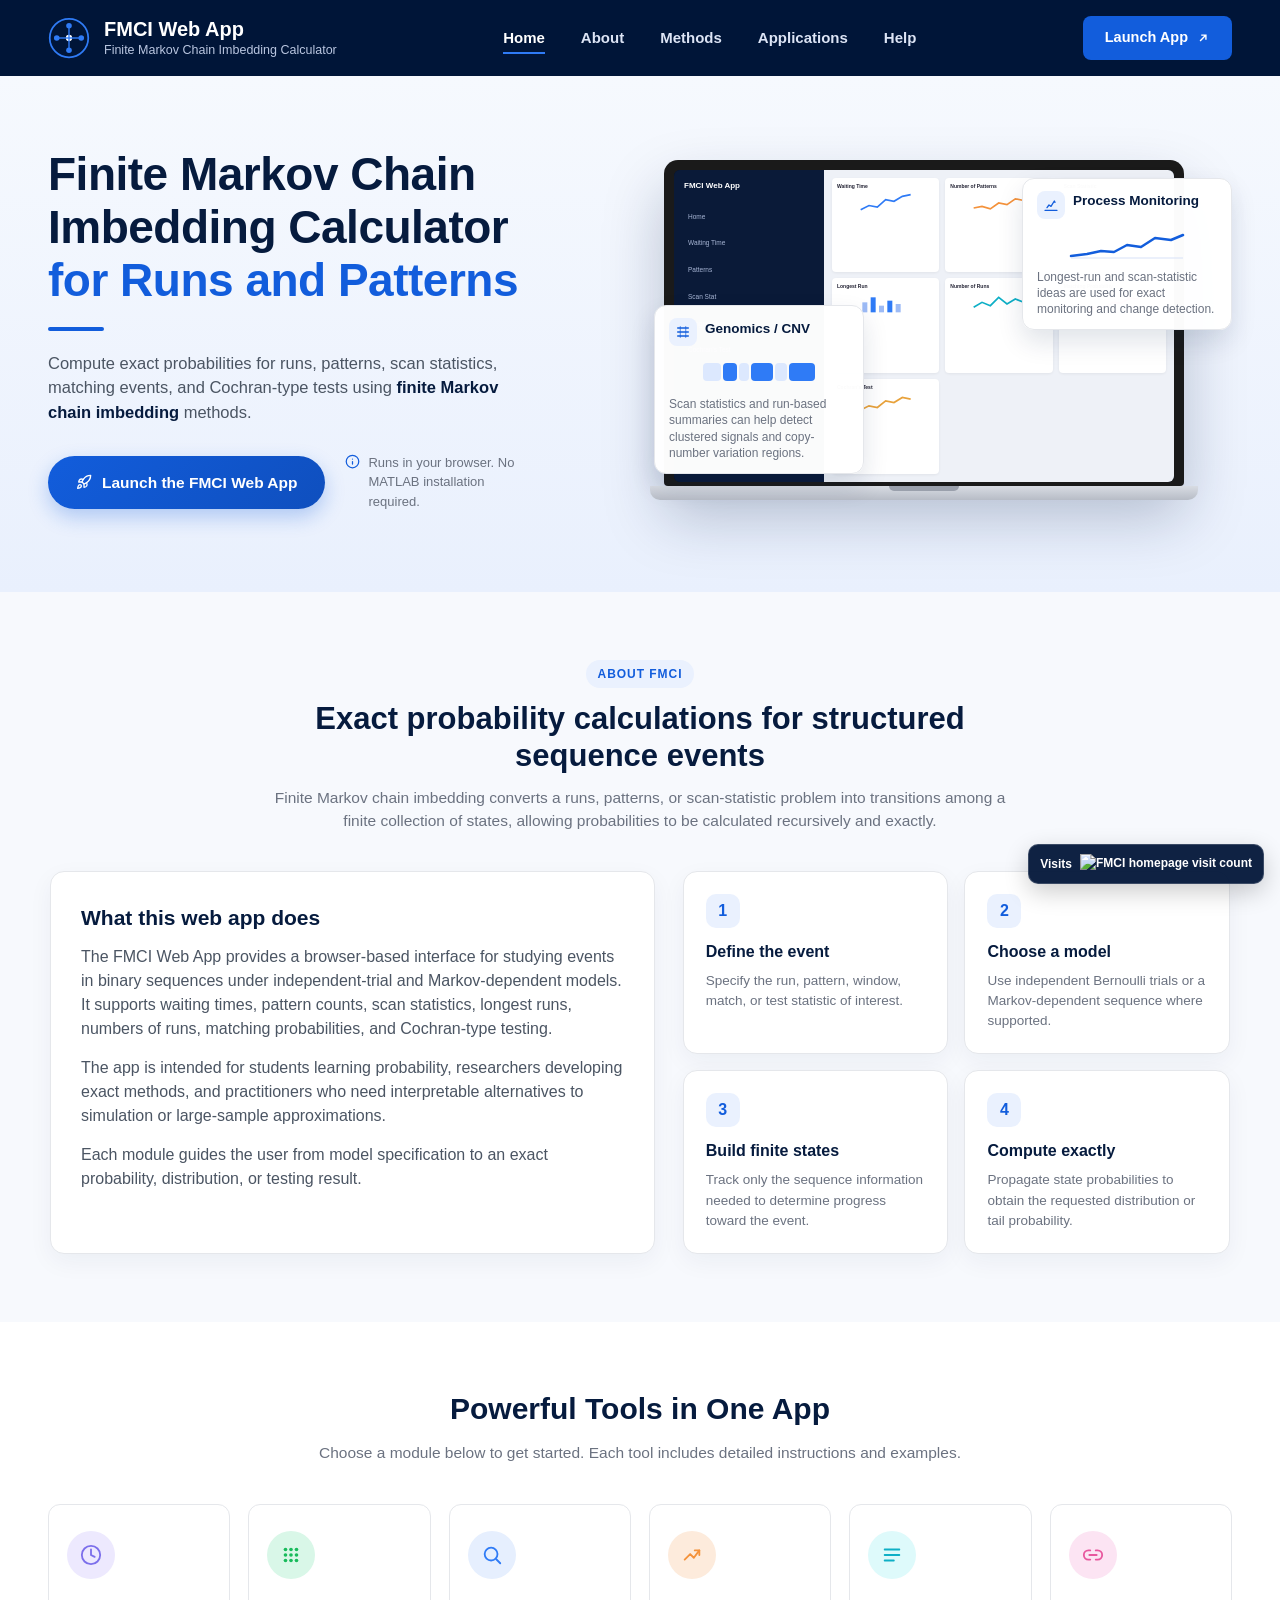
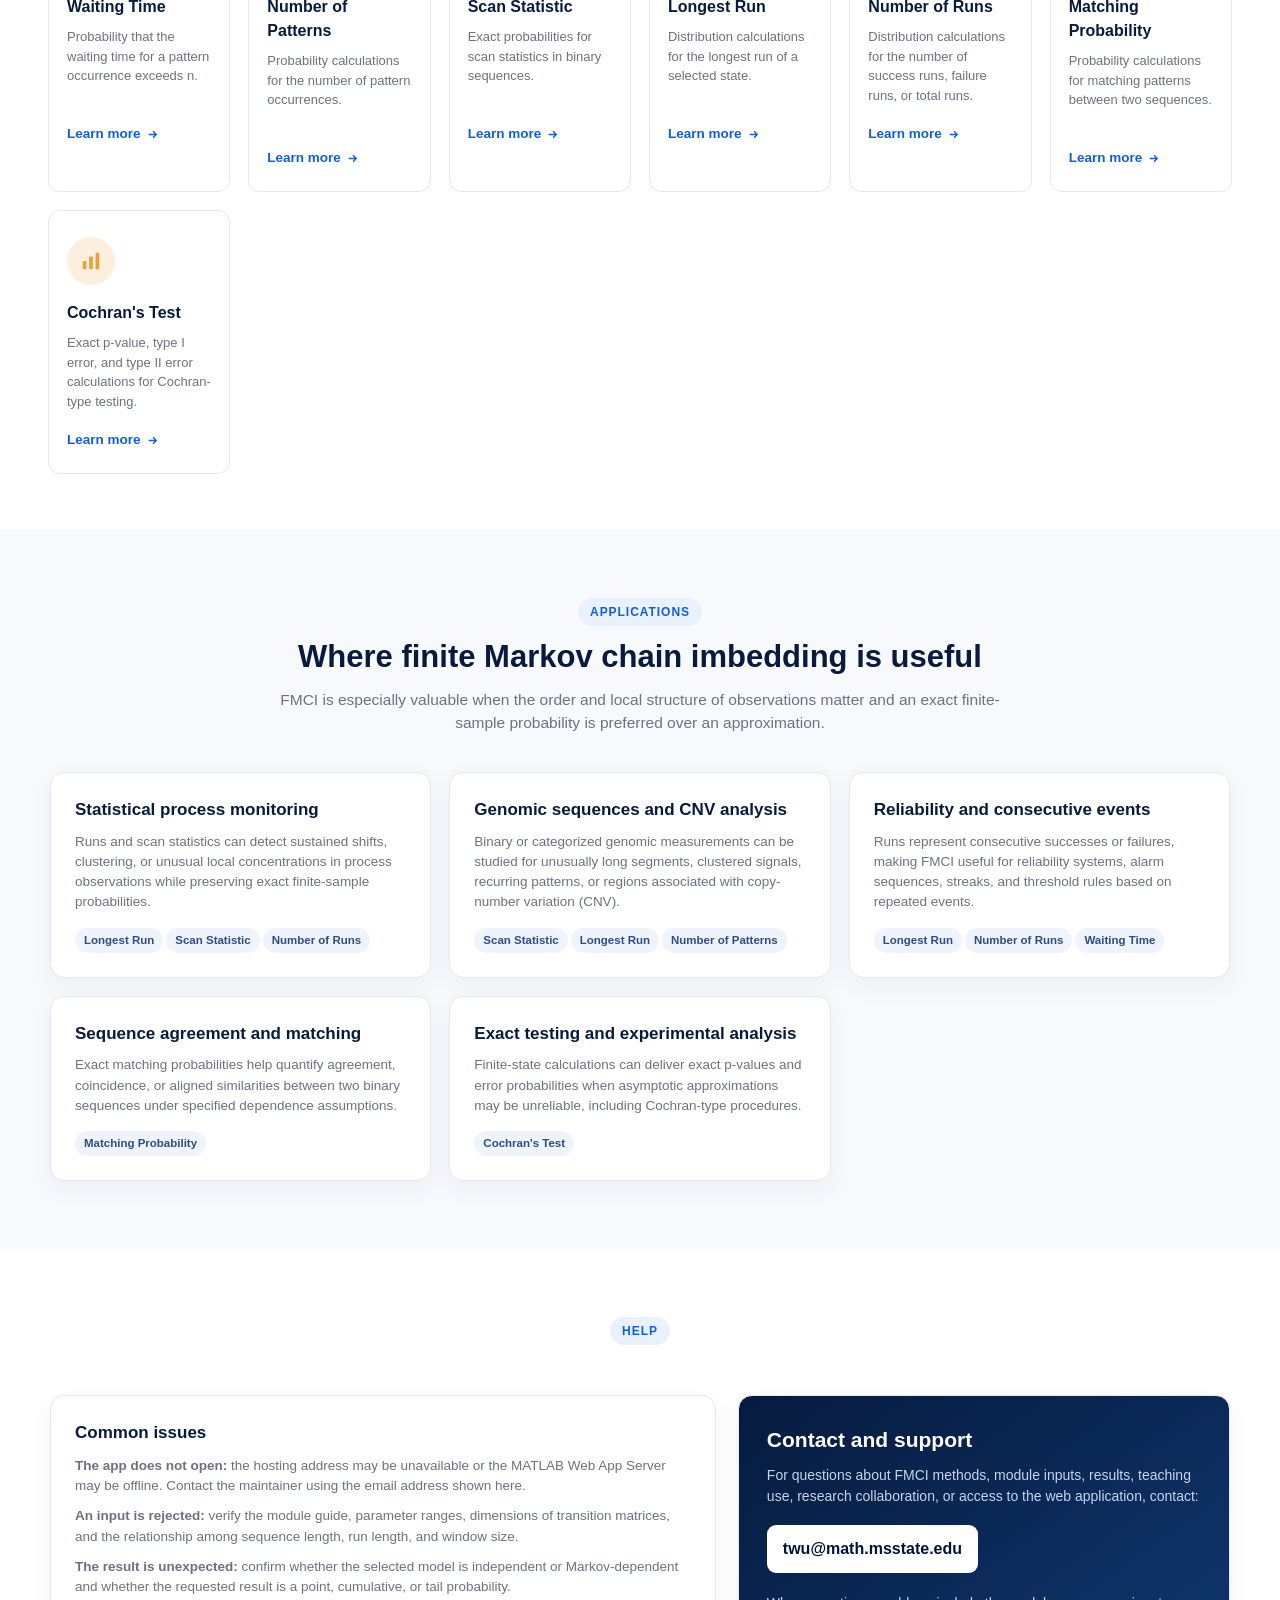
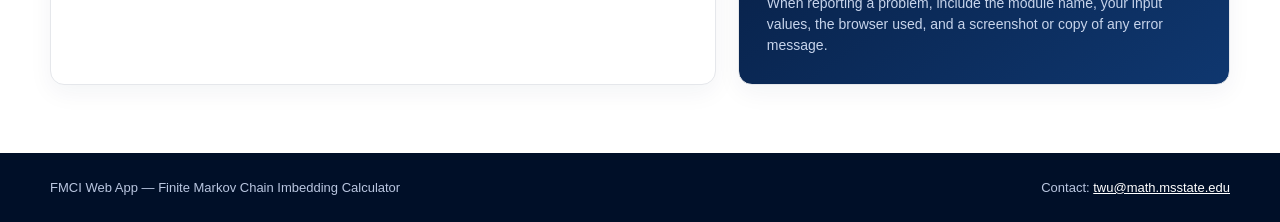
==== commit a81a6a00: "Add files via upload" ====
--- a/index.html
+++ b/index.html
@@ -548,6 +548,36 @@
     .hero-callout { padding: 12px; }
     .section-heading h3 { font-size: 26px; }
     .site-footer { padding: 22px 24px; }
+  }
+
+  /* ===== VISIT COUNTER ===== */
+  .visit-counter {
+    position: fixed;
+    right: 16px;
+    bottom: 16px;
+    z-index: 9999;
+    display: flex;
+    align-items: center;
+    gap: 8px;
+    padding: 9px 11px;
+    border: 1px solid rgba(255,255,255,0.18);
+    border-radius: 10px;
+    background: rgba(0, 21, 56, 0.94);
+    box-shadow: 0 8px 24px rgba(0,0,0,0.2);
+    color: #fff;
+    font-size: 12px;
+    font-weight: 700;
+  }
+  .visit-counter img {
+    display: block;
+    height: 20px;
+    width: auto;
+  }
+  @media (max-width: 620px) {
+    .visit-counter {
+      right: 10px;
+      bottom: 10px;
+    }
   }
 </style>
 </head>
@@ -820,8 +850,6 @@
 <div class="section-inner">
 <div class="section-heading">
 <span class="section-kicker">Help</span>
-
-
 </div>
 <div class="help-layout">
 <div class="help-stack">
@@ -847,5 +875,5 @@
 <span>Contact: <a href="mailto:twu@math.msstate.edu">twu@math.msstate.edu</a></span>
 </div>
 </footer>
-</body>
+<div class="visit-counter" title="Total homepage page views"><span>Visits</span><img alt="FMCI homepage visit count" referrerpolicy="no-referrer-when-downgrade" src="https://hits.seeyoufarm.com/api/count/incr/badge.svg?url=https%3A%2F%2Ffmci-web.github.io%2F&amp;count_bg=%23125DDC&amp;title_bg=%23001538&amp;icon=&amp;icon_color=%23FFFFFF&amp;title=&amp;edge_flat=false"/></div></body>
 </html>
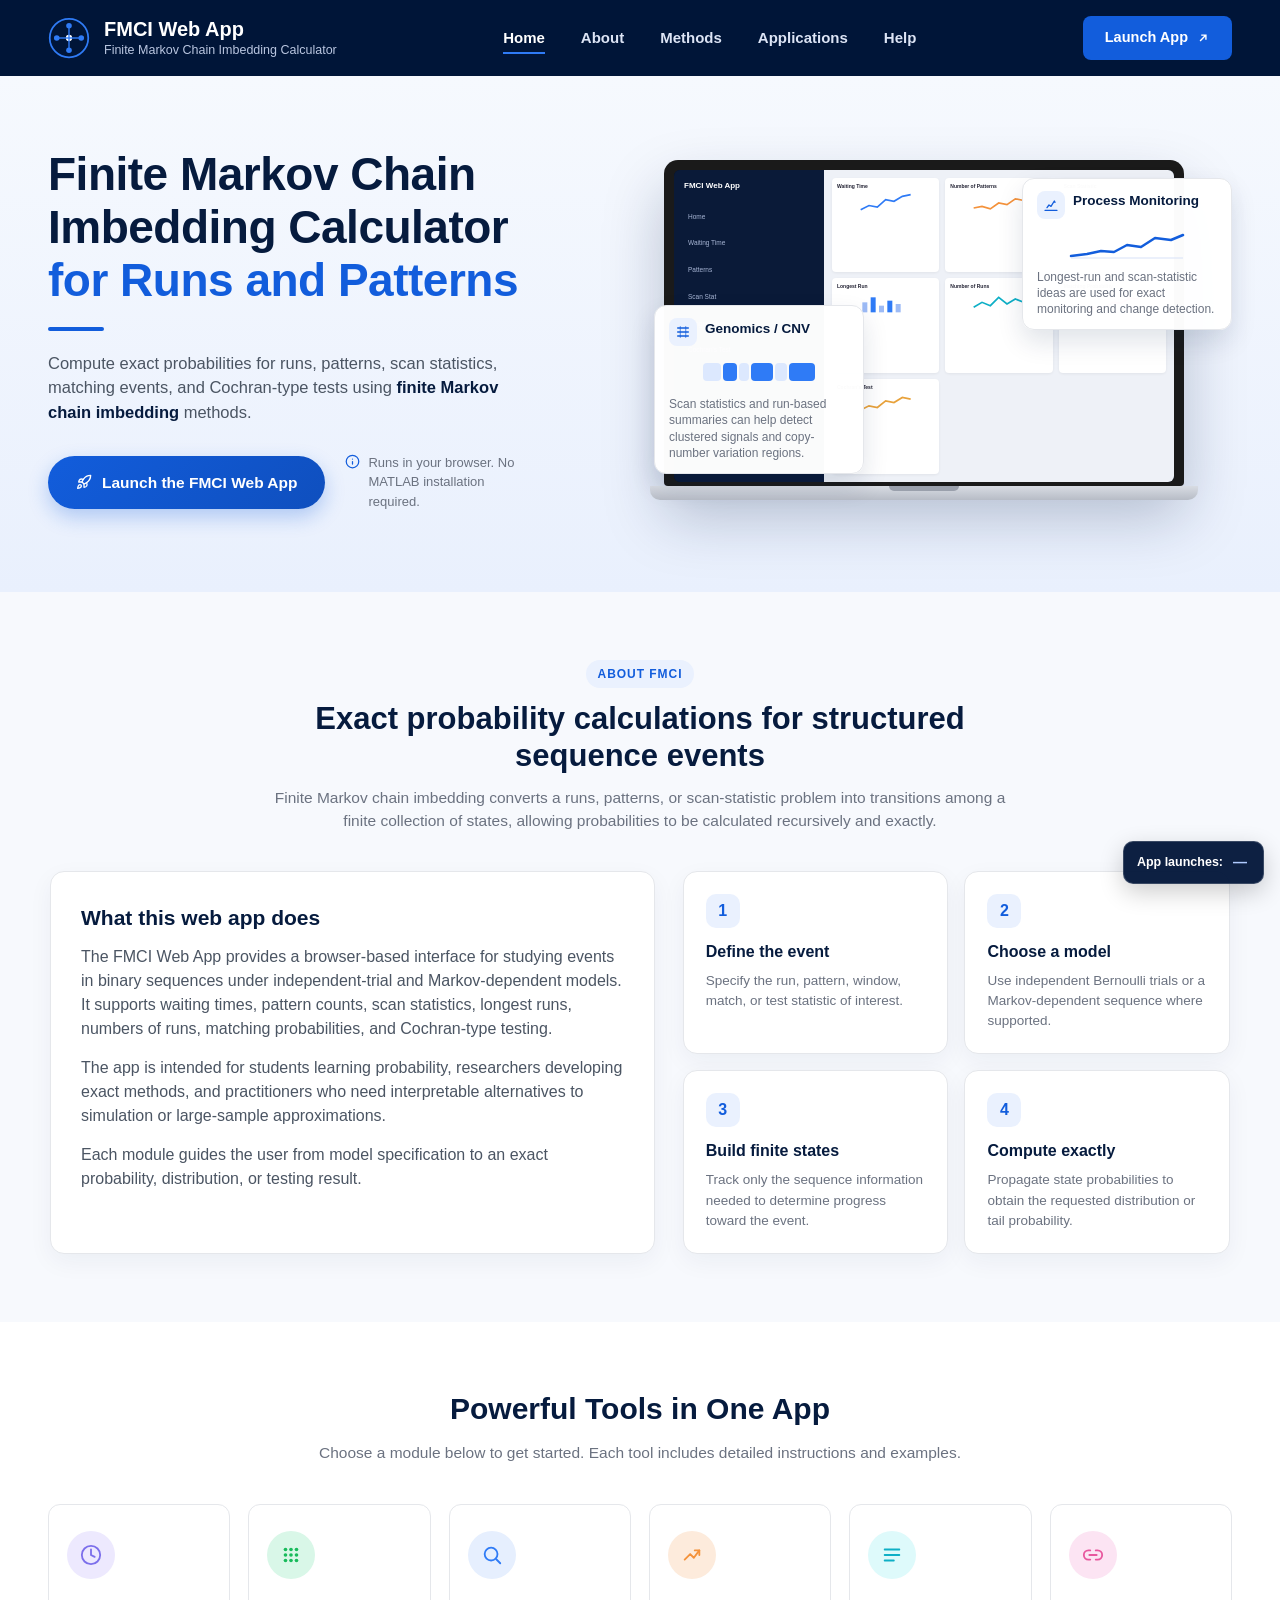
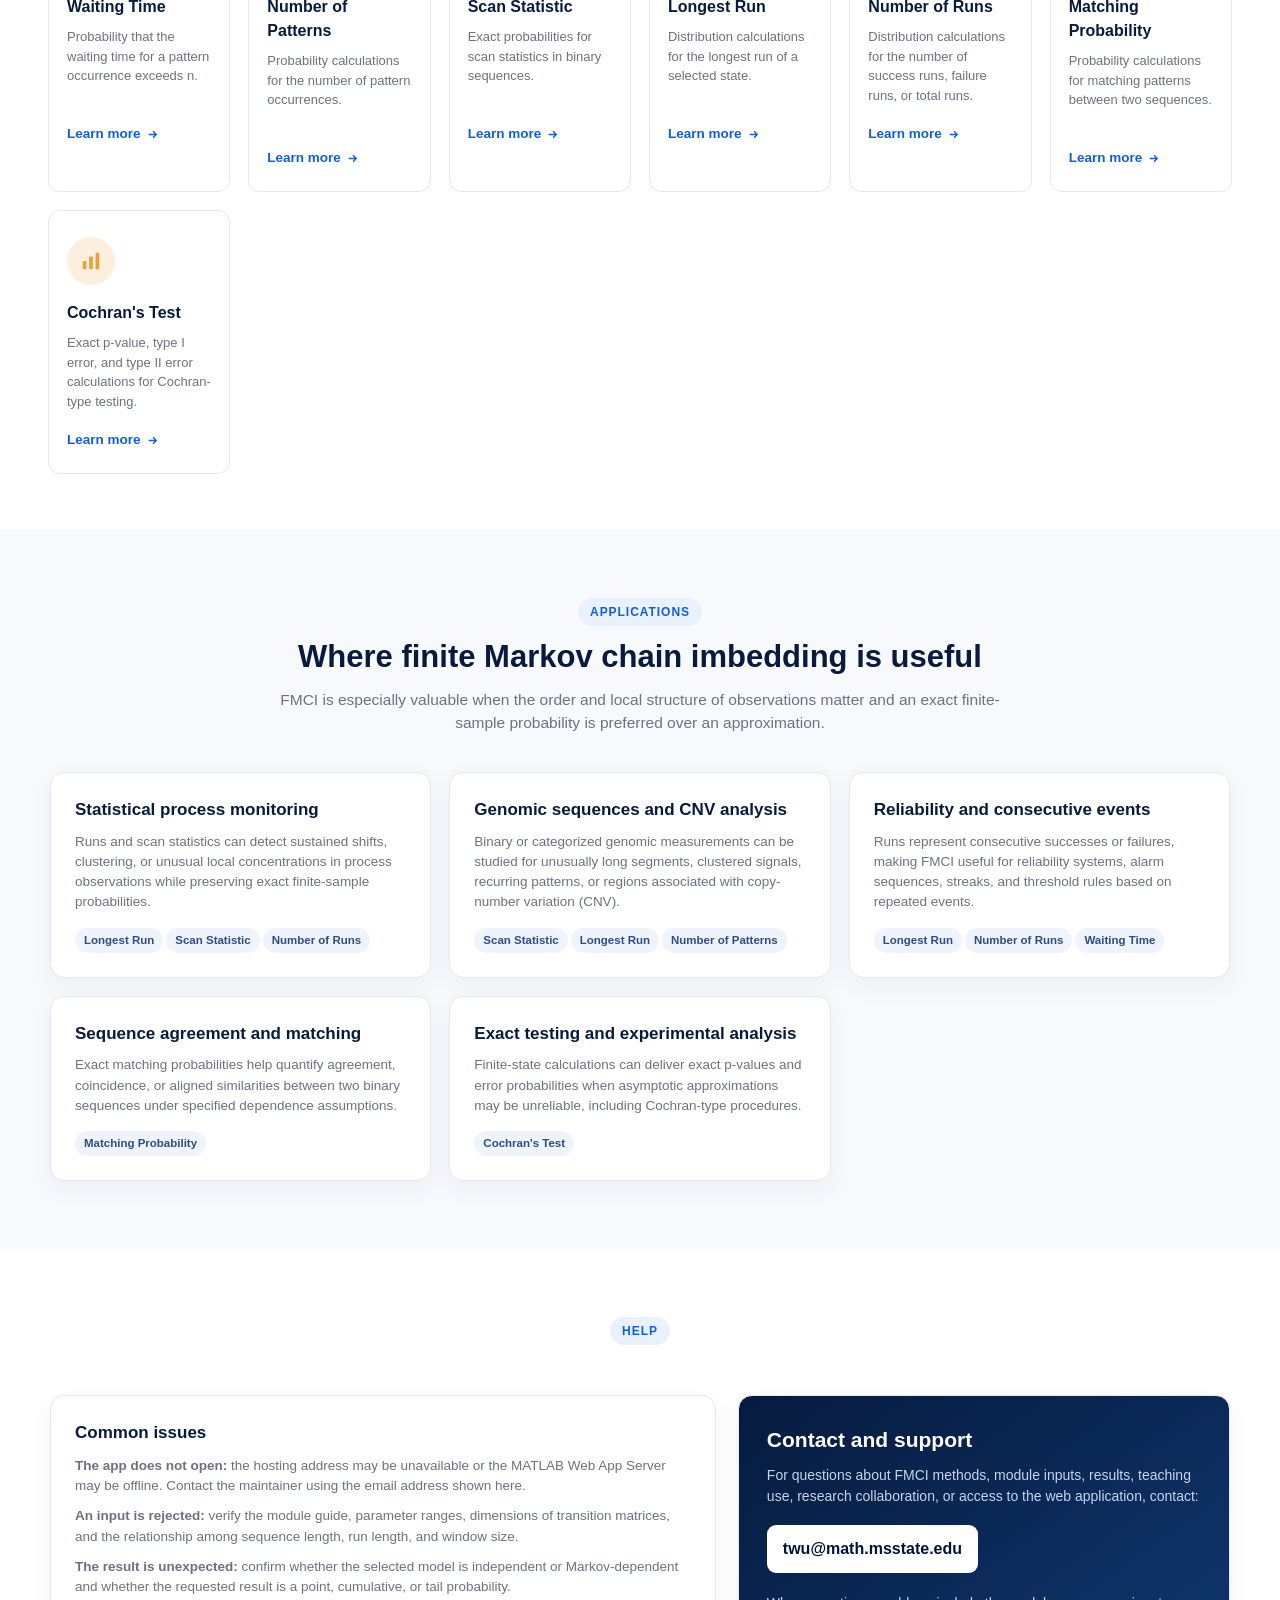
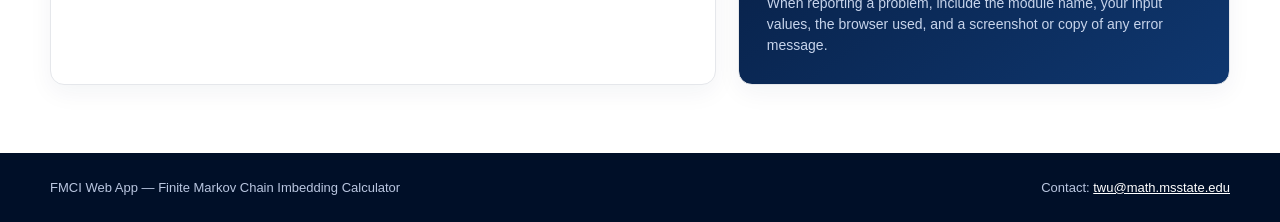
==== commit 82978750: "Add files via upload" ====
--- a/index.html
+++ b/index.html
@@ -575,6 +575,37 @@
   }
   @media (max-width: 620px) {
     .visit-counter {
+      right: 10px;
+      bottom: 10px;
+    }
+  }
+
+  /* ===== APP LAUNCH COUNTER ===== */
+  .launch-counter {
+    position: fixed;
+    right: 16px;
+    bottom: 16px;
+    z-index: 9999;
+    display: flex;
+    align-items: center;
+    gap: 7px;
+    padding: 10px 13px;
+    border: 1px solid rgba(255,255,255,0.18);
+    border-radius: 10px;
+    background: rgba(0, 21, 56, 0.95);
+    box-shadow: 0 8px 24px rgba(0,0,0,0.20);
+    color: #fff;
+    font-size: 12.5px;
+    font-weight: 700;
+  }
+  .launch-counter strong {
+    min-width: 20px;
+    text-align: center;
+    color: #AFCBFF;
+    font-size: 14px;
+  }
+  @media (max-width: 620px) {
+    .launch-counter {
       right: 10px;
       bottom: 10px;
     }
@@ -875,5 +906,71 @@
 <span>Contact: <a href="mailto:twu@math.msstate.edu">twu@math.msstate.edu</a></span>
 </div>
 </footer>
-<div class="visit-counter" title="Total homepage page views"><span>Visits</span><img alt="FMCI homepage visit count" referrerpolicy="no-referrer-when-downgrade" src="https://hits.seeyoufarm.com/api/count/incr/badge.svg?url=https%3A%2F%2Ffmci-web.github.io%2F&amp;count_bg=%23125DDC&amp;title_bg=%23001538&amp;icon=&amp;icon_color=%23FFFFFF&amp;title=&amp;edge_flat=false"/></div></body>
+<div class="launch-counter" title="Approximate number of unique browsers that launched the FMCI app"><span>App launches:</span><strong id="launch-count">—</strong></div><script>
+(() => {
+  const API_BASE =
+    "https://api.counterapi.dev/v1/fmci-web-github-io/fmci-app-unique-launchers";
+  const STORAGE_KEY = "fmciAppLaunchRecorded";
+  const countElement = document.getElementById("launch-count");
+  const launchButtons = document.querySelectorAll(
+    "a.btn-launch-nav, a.btn-launch-hero"
+  );
+
+  function extractCount(data) {
+    if (typeof data === "number") return data;
+    if (!data || typeof data !== "object") return null;
+    const possibleKeys = ["count", "value", "result"];
+    for (const key of possibleKeys) {
+      if (typeof data[key] === "number") return data[key];
+      if (typeof data[key] === "string" && /^\d+$/.test(data[key])) {
+        return Number(data[key]);
+      }
+    }
+    return null;
+  }
+
+  async function refreshCount() {
+    try {
+      const response = await fetch(API_BASE, { cache: "no-store" });
+      if (!response.ok) throw new Error("Counter request failed");
+      const data = await response.json();
+      const count = extractCount(data);
+      if (count !== null) countElement.textContent = count.toLocaleString();
+    } catch (error) {
+      countElement.textContent = "—";
+    }
+  }
+
+  async function recordLaunchOnce() {
+    if (localStorage.getItem(STORAGE_KEY) === "yes") return;
+
+    try {
+      const response = await fetch(API_BASE + "/up", { cache: "no-store" });
+      if (!response.ok) throw new Error("Counter increment failed");
+      const data = await response.json();
+      localStorage.setItem(STORAGE_KEY, "yes");
+      const count = extractCount(data);
+      if (count !== null) countElement.textContent = count.toLocaleString();
+    } catch (error) {
+      // Do not block access to the app if the counter service is unavailable.
+    }
+  }
+
+  launchButtons.forEach((button) => {
+    button.addEventListener("click", async (event) => {
+      const destination = button.href;
+      event.preventDefault();
+
+      await Promise.race([
+        recordLaunchOnce(),
+        new Promise((resolve) => setTimeout(resolve, 800))
+      ]);
+
+      window.location.href = destination;
+    });
+  });
+
+  refreshCount();
+})();
+</script></body>
 </html>
